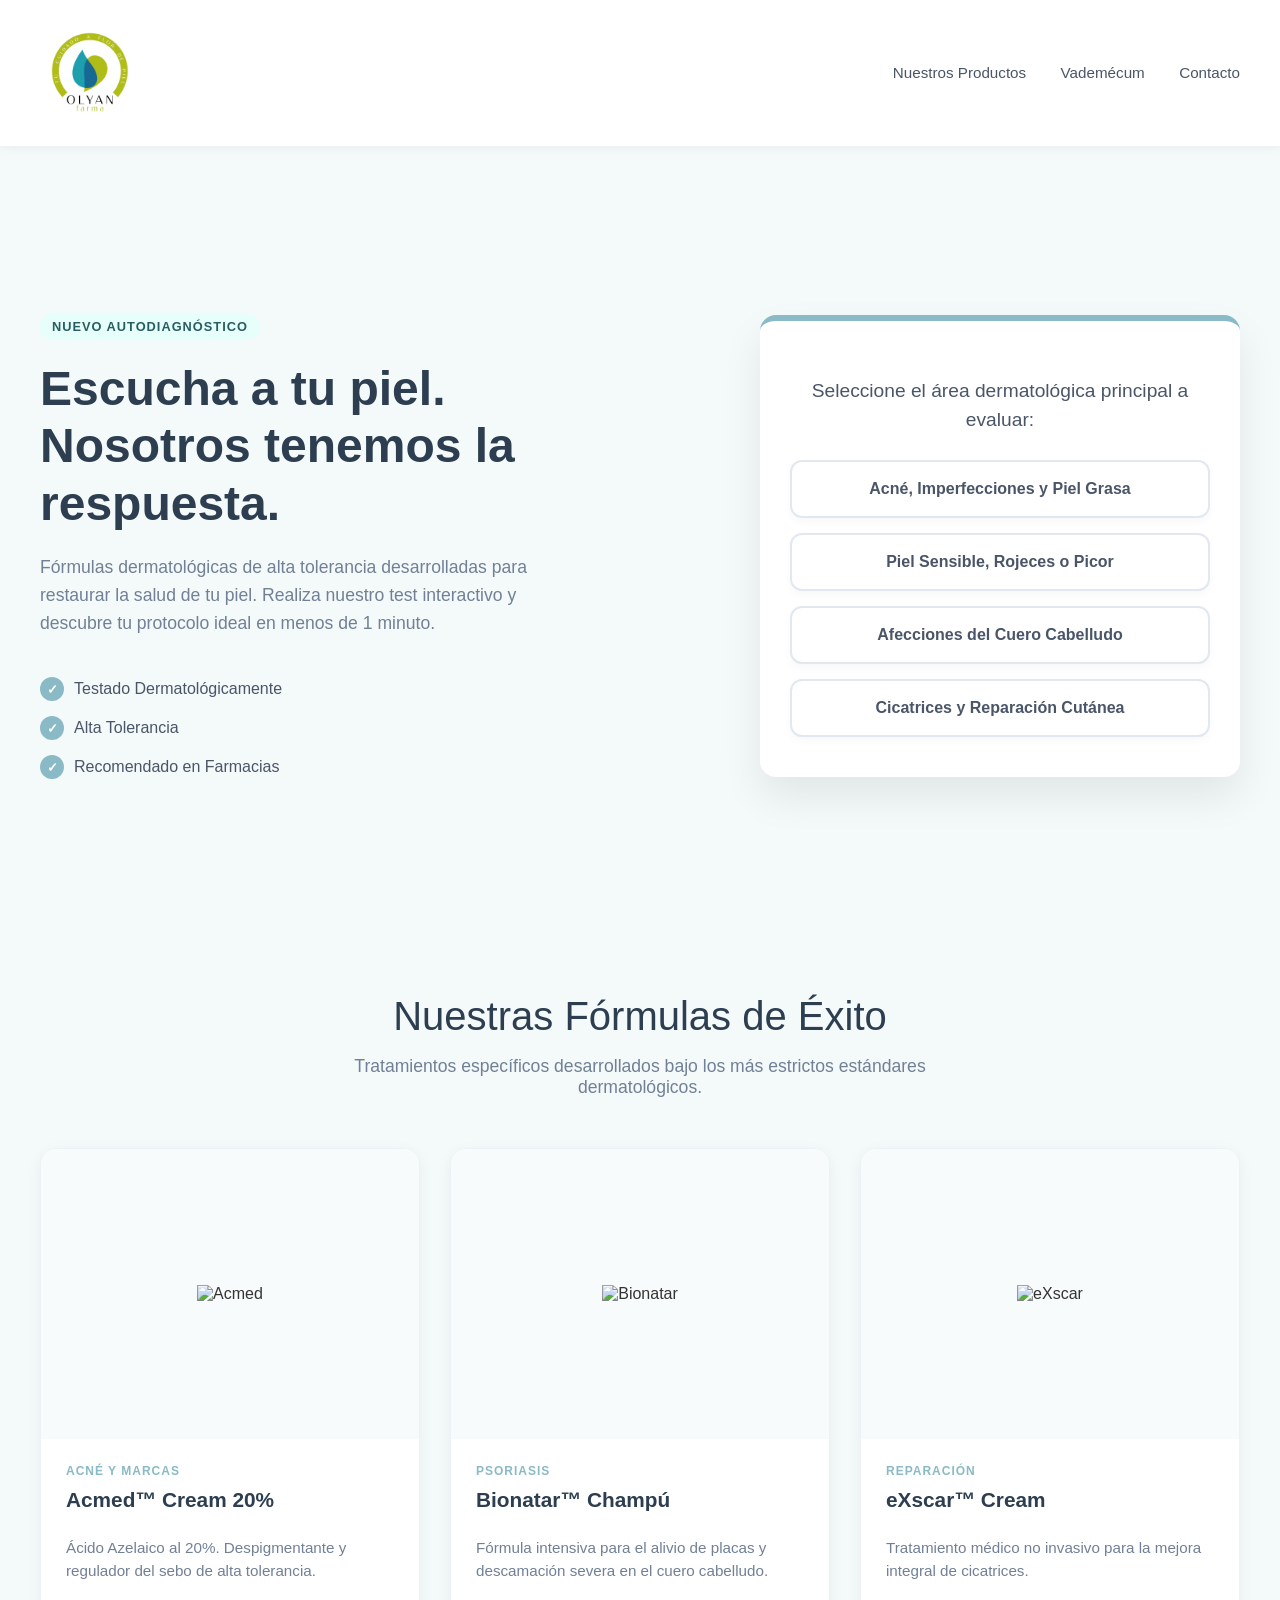
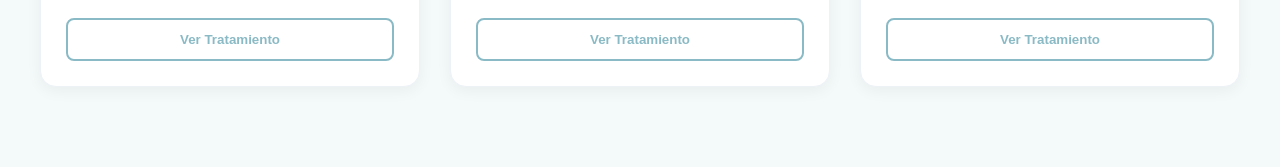
==== index.html @ e7b94f78 "first commit" ====
<!DOCTYPE html>
<html lang="es">
<head>
    <meta charset="UTF-8">
    <meta name="viewport" content="width=device-width, initial-scale=1.0">
    <title>Olyan Farma | Tu Cuidado Dermatológico</title>
    <link rel="stylesheet" href="style.css">
</head>
<body>

    <nav class="navbar">
        <div class="nav-container">
            <div class="logo"><img src="img/Logo_OYLAN_2022-alta.png" width="100"></div>
            <div class="nav-links">
                <a href="#">Nuestros Productos</a>
                <a href="#">Vademécum</a>
                <a href="#">Contacto</a>
            </div>
        </div>
    </nav>

    <section class="hero-split">
        
        <div class="hero-content">
            <span class="badge">Nuevo Autodiagnóstico</span>
            <h1>Escucha a tu piel.<br>Nosotros tenemos la respuesta.</h1>
            <p>Fórmulas dermatológicas de alta tolerancia desarrolladas para restaurar la salud de tu piel. Realiza nuestro test interactivo y descubre tu protocolo ideal en menos de 1 minuto.</p>
            
            <div class="trust-marks">
                <div class="trust-item">
                    <span class="icon">✓</span> Testado Dermatológicamente
                </div>
                <div class="trust-item">
                    <span class="icon">✓</span> Alta Tolerancia
                </div>
                <div class="trust-item">
                    <span class="icon">✓</span> Recomendado en Farmacias
                </div>
            </div>
        </div>

        <div class="hero-app">
            <div class="app-container">
                <div id="app-content"></div>
            </div>
        </div>

    </section>

    <section class="catalog-section">
        <div class="catalog-header reveal">
            <h2>Nuestras Fórmulas de Éxito</h2>
            <p>Tratamientos específicos desarrollados bajo los más estrictos estándares dermatológicos.</p>
        </div>
        
        <div class="catalog-grid">
            <div class="product-card reveal">
                <div class="img-wrapper">
                    <img src="https://olyanfarma.es/wp-content/uploads/2021/04/acmed-crema-olyan-farma-1.png" alt="Acmed">
                </div>
                <div class="card-content">
                    <span class="category-tag">Acné y Marcas</span>
                    <h3>Acmed™ Cream 20%</h3>
                    <p>Ácido Azelaico al 20%. Despigmentante y regulador del sebo de alta tolerancia.</p>
                    <button class="btn-outline">Ver Tratamiento</button>
                </div>
            </div>

            <div class="product-card reveal" style="transition-delay: 0.2s;">
                <div class="img-wrapper">
                    <img src="https://olyanfarma.es/wp-content/uploads/2021/04/bionatar-champu-olyan-farma.png" alt="Bionatar">
                </div>
                <div class="card-content">
                    <span class="category-tag">Psoriasis</span>
                    <h3>Bionatar™ Champú</h3>
                    <p>Fórmula intensiva para el alivio de placas y descamación severa en el cuero cabelludo.</p>
                    <button class="btn-outline">Ver Tratamiento</button>
                </div>
            </div>

            <div class="product-card reveal" style="transition-delay: 0.4s;">
                <div class="img-wrapper">
                    <img src="https://olyanfarma.es/wp-content/uploads/2021/04/Exscar-boderm-olyan-farma.png" alt="eXscar">
                </div>
                <div class="card-content">
                    <span class="category-tag">Reparación</span>
                    <h3>eXscar™ Cream</h3>
                    <p>Tratamiento médico no invasivo para la mejora integral de cicatrices.</p>
                    <button class="btn-outline">Ver Tratamiento</button>
                </div>
            </div>
        </div>
    </section>

    <script src="data.js"></script>
    <script src="script.js"></script>
</body>
</html>
---- style.css ----
/* =========================================
   1. ESTILOS GENERALES DE LA WEB
   ========================================= */
body {
    font-family: 'Segoe UI', Roboto, Helvetica, Arial, sans-serif;
    background-color: #f4f9fa; /* Un tono muy sutil azulado/clínico */
    margin: 0;
    color: #333;
    overflow-x: hidden;
}

/* Barra de Navegación */
.navbar {
    background: white;
    box-shadow: 0 2px 10px rgba(0,0,0,0.05);
    position: sticky;
    top: 0;
    z-index: 100;
}

.nav-container {
    max-width: 1200px;
    margin: 0 auto;
    padding: 20px;
    display: flex;
    justify-content: space-between;
    align-items: center;
}

.logo {
    font-size: 1.5rem;
    font-weight: 800;
    color: #2c3e50;
    letter-spacing: 1px;
}

.logo span {
    font-weight: 300;
    color: #8abac5; /* Color Olyan */
}

.nav-links a {
    text-decoration: none;
    color: #4a5568;
    margin-left: 30px;
    font-weight: 500;
    font-size: 0.95rem;
    transition: color 0.3s;
}

.nav-links a:hover {
    color: #8abac5;
}

/* Pantalla Dividida (Hero Split) */
.hero-split {
    max-width: 1200px;
    margin: 40px auto;
    padding: 0 20px;
    display: flex;
    align-items: center;
    justify-content: space-between;
    gap: 50px;
    min-height: 80vh;
}

/* Columna Izquierda (Texto) */
.hero-content {
    flex: 1;
    max-width: 550px;
}

.badge {
    background-color: #e6fffa;
    color: #285e61;
    padding: 6px 12px;
    border-radius: 20px;
    font-size: 0.8rem;
    font-weight: bold;
    text-transform: uppercase;
    letter-spacing: 1px;
    display: inline-block;
    margin-bottom: 20px;
}

.hero-content h1 {
    font-size: 3rem;
    color: #2c3e50;
    line-height: 1.2;
    margin: 0 0 20px 0;
}

.hero-content p {
    font-size: 1.1rem;
    color: #718096;
    line-height: 1.6;
    margin-bottom: 40px;
}

/* Sellos de confianza */
.trust-marks {
    display: flex;
    flex-direction: column;
    gap: 15px;
}

.trust-item {
    font-size: 1rem;
    color: #4a5568;
    font-weight: 500;
    display: flex;
    align-items: center;
    gap: 10px;
}

.trust-item .icon {
    background: #8abac5;
    color: white;
    border-radius: 50%;
    width: 24px;
    height: 24px;
    display: flex;
    justify-content: center;
    align-items: center;
    font-size: 0.8rem;
    font-weight: bold;
}

/* Columna Derecha (La App) */
.hero-app {
    flex: 1;
    display: flex;
    justify-content: flex-end;
}


/* =========================================
   2. ESTILOS DE LA APP (Nuestra Joya)
   ========================================= */
.app-container {
    background: white;
    padding: 40px 30px;
    border-radius: 16px;
    box-shadow: 0 20px 40px rgba(0,0,0,0.08); /* Sombra más pronunciada para resaltar */
    width: 100%;
    max-width: 420px;
    text-align: center;
    border-top: 6px solid #8abac5;
    position: relative;
}

h2 {
    font-size: 1.2rem;
    color: #4a5568;
    margin-bottom: 25px;
    font-weight: 500;
    line-height: 1.5;
}

/* Animaciones Keyframes */
@keyframes fadeInUp {
    from { opacity: 0; transform: translateY(20px); }
    to { opacity: 1; transform: translateY(0); }
}

@keyframes pulsePrimary {
    0% { box-shadow: 0 0 0 0 rgba(138, 186, 197, 0.4); }
    70% { box-shadow: 0 0 0 10px rgba(138, 186, 197, 0); }
    100% { box-shadow: 0 0 0 0 rgba(138, 186, 197, 0); }
}

@keyframes spin { 
    0% { transform: rotate(0deg); } 
    100% { transform: rotate(360deg); } 
}

/* Tarjetas de Opción */
.cards-container {
    display: flex;
    flex-direction: column;
    gap: 15px;
}

.option-card {
    background: white;
    border: 2px solid #e2e8f0;
    color: #4a5568;
    padding: 18px 14px;
    border-radius: 12px;
    font-size: 1rem;
    cursor: pointer;
    font-weight: 600;
    box-shadow: 0 4px 10px rgba(0,0,0,0.03);
    transition: transform 0.3s ease, box-shadow 0.3s ease, border-color 0.3s ease, background-color 0.3s ease;
}

.option-card:hover {
    transform: translateY(-5px) scale(1.02);
    box-shadow: 0 12px 30px rgba(0,0,0,0.12);
    border-color: #8abac5;
    background-color: #f0f7f8;
    color: #2b6cb0;
}

.option-card:active {
    transform: translateY(-2px) scale(1.0);
    box-shadow: 0 6px 15px rgba(0,0,0,0.08);
}

/* Control de pasos */
.step-container {
    display: none;
    animation: fadeInUp 0.4s ease-out;
}

.step-active {
    display: block;
}

/* Loader */
.loader-container {
    display: none;
    flex-direction: column;
    align-items: center;
}

.loader {
    border: 4px solid #f3f3f3;
    border-top: 4px solid #8abac5;
    border-radius: 50%;
    width: 40px;
    height: 40px;
    animation: spin 1s linear infinite;
    margin-bottom: 15px;
}

.loading-text {
    color: #718096;
    font-size: 0.9rem;
}

/* Resultado */
.result-container {
    display: none;
    animation: fadeInUp 0.6s ease-out;
}

.medical-tag {
    background-color: #e6fffa;
    color: #285e61;
    padding: 5px 10px;
    border-radius: 20px;
    font-size: 0.75rem;
    font-weight: bold;
    text-transform: uppercase;
    display: inline-block;
    margin-bottom: 15px;
}

.product-image {
    max-width: 180px;
    margin: 0 auto 15px;
    display: block;
}

.product-name {
    font-size: 1.4rem;
    color: #2c3e50;
    margin: 0 0 10px 0;
}

.product-desc {
    font-size: 0.9rem;
    color: #718096;
    line-height: 1.5;
    margin-bottom: 25px;
}

.btn-primary {
    background-color: #8abac5;
    color: white;
    border: none;
    width: 100%;
    padding: 14px;
    border-radius: 8px;
    font-size: 1rem;
    font-weight: 600;
    cursor: pointer;
    animation: pulsePrimary 2.5s infinite;
    transition: background-color 0.2s;
}

.btn-primary:hover {
    background-color: #72a1ac;
}

/* Responsive para Móviles: Se apilan las columnas */
@media (max-width: 900px) {
    .hero-split {
        flex-direction: column;
        text-align: center;
        margin: 20px auto;
    }
    .hero-content {
        max-width: 100%;
    }
    .hero-content h1 {
        font-size: 2.2rem;
    }
    .trust-marks {
        align-items: center;
    }
    .hero-app {
        justify-content: center;
        width: 100%;
    }
    .nav-links {
        display: none; /* Ocultamos el menú en móvil para la demo rápida */
    }
}

/* =========================================
   3. CATÁLOGO PREMIUM Y ANIMACIONES
   ========================================= */

.catalog-section {
    max-width: 1200px;
    margin: 80px auto;
    padding: 0 20px;
}

.catalog-header {
    text-align: center;
    margin-bottom: 50px;
}

.catalog-header h2 {
    font-size: 2.5rem;
    color: #2c3e50;
    margin-bottom: 10px;
}

.catalog-header p {
    color: #718096;
    font-size: 1.1rem;
    max-width: 600px;
    margin: 0 auto;
}

.catalog-grid {
    display: grid;
    grid-template-columns: repeat(auto-fit, minmax(300px, 1fr));
    gap: 30px;
}

.product-card {
    background: white;
    border-radius: 16px;
    overflow: hidden;
    box-shadow: 0 4px 15px rgba(0,0,0,0.05);
    transition: all 0.4s ease;
    border: 1px solid #edf2f7;
    display: flex;
    flex-direction: column;
}

/* Efecto Agresivo/Premium en Hover */
.product-card:hover {
    transform: translateY(-10px);
    box-shadow: 0 20px 40px rgba(0,0,0,0.12);
    border-color: #8abac5;
}

.img-wrapper {
    height: 250px;
    padding: 20px;
    background: #f8fbfb;
    display: flex;
    justify-content: center;
    align-items: center;
    overflow: hidden;
}

/* Animación de la imagen al pasar el ratón */
.product-card:hover .img-wrapper img {
    transform: scale(1.08);
}

.img-wrapper img {
    max-height: 100%;
    transition: transform 0.5s ease;
}

.card-content {
    padding: 25px;
    display: flex;
    flex-direction: column;
    flex-grow: 1;
}

.category-tag {
    font-size: 0.75rem;
    font-weight: 700;
    color: #8abac5;
    text-transform: uppercase;
    letter-spacing: 1px;
    margin-bottom: 10px;
}

.card-content h3 {
    margin: 0 0 10px 0;
    color: #2c3e50;
    font-size: 1.3rem;
}

.card-content p {
    color: #718096;
    font-size: 0.95rem;
    line-height: 1.5;
    flex-grow: 1;
}

.btn-outline {
    background: transparent;
    border: 2px solid #8abac5;
    color: #8abac5;
    padding: 12px;
    border-radius: 8px;
    font-weight: 600;
    cursor: pointer;
    transition: all 0.3s;
    margin-top: 20px;
    width: 100%;
}

.product-card:hover .btn-outline {
    background: #8abac5;
    color: white;
}

/* CLASES PARA LA ANIMACIÓN DE SCROLL (Intersection Observer) */
.reveal {
    opacity: 0;
    transform: translateY(40px);
    transition: all 0.8s ease-out;
}

.reveal.active {
    opacity: 1;
    transform: translateY(0);
}
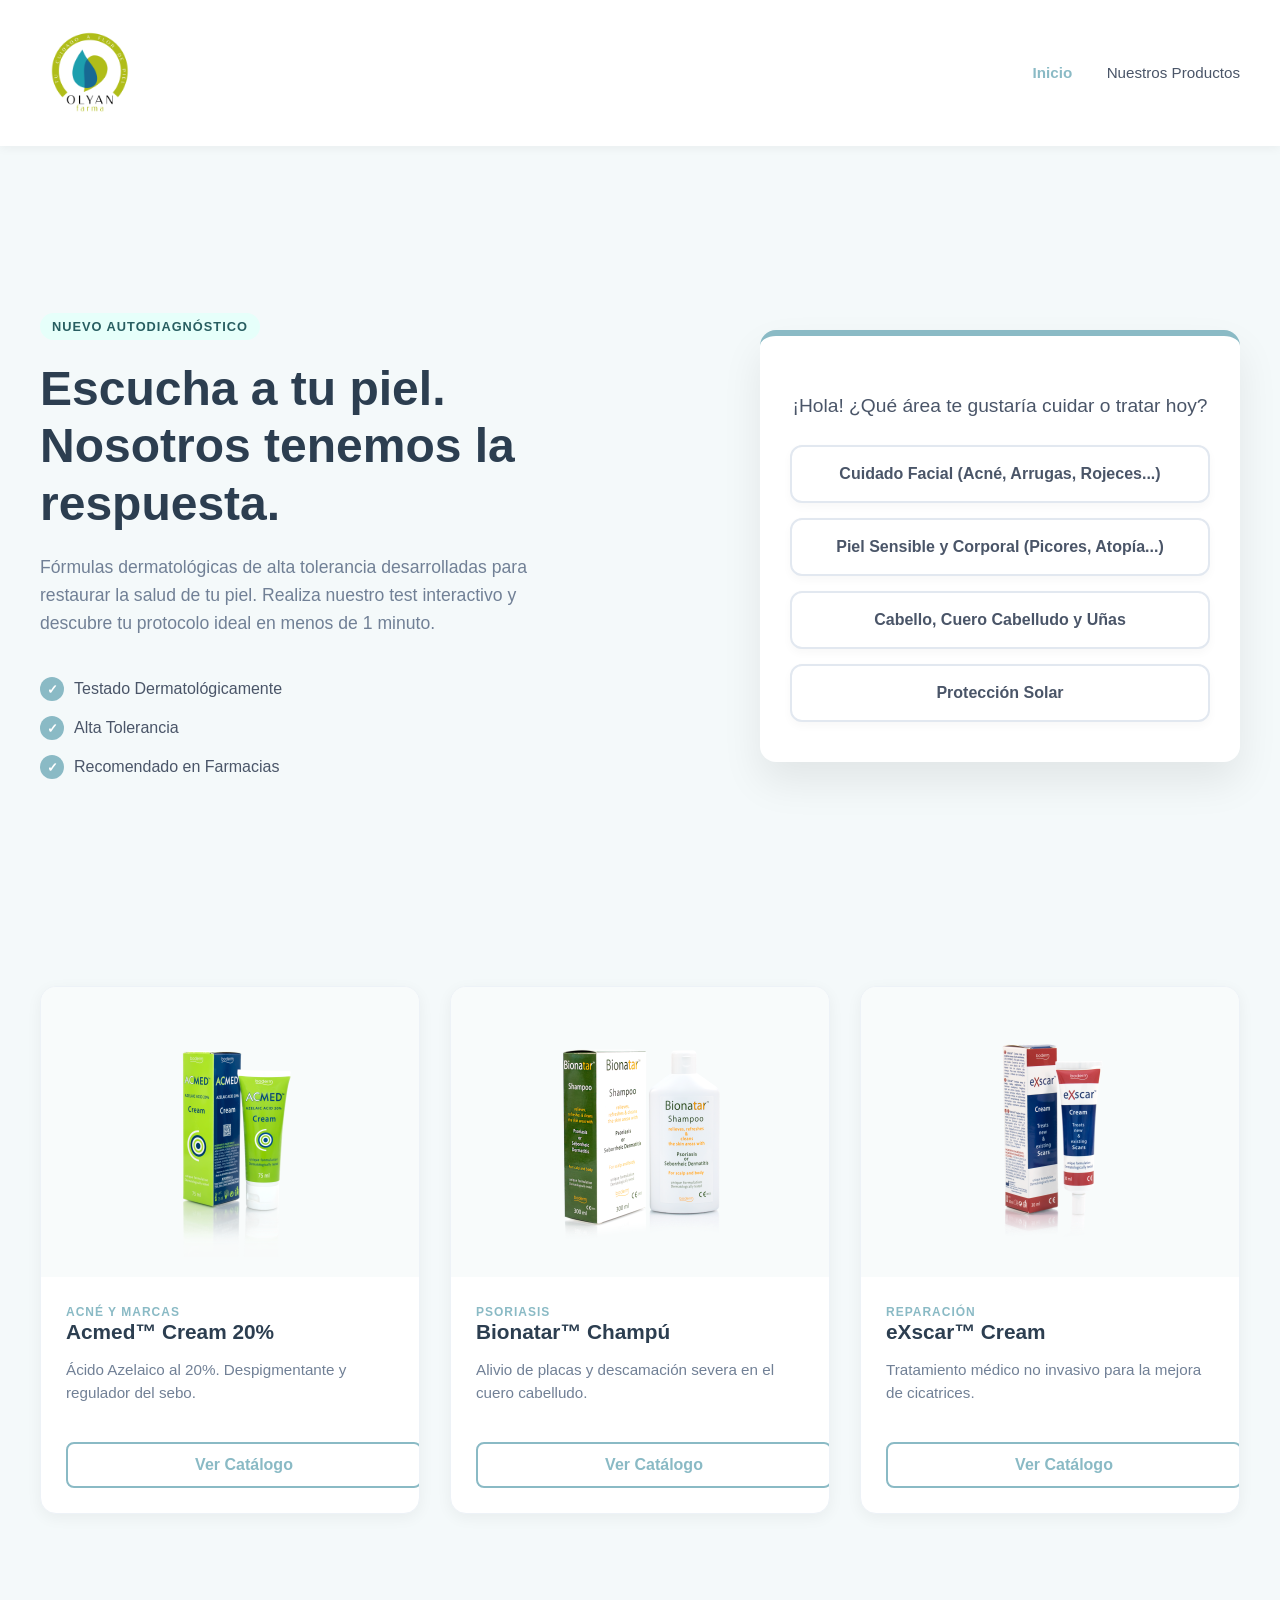
==== commit df21f369: "Avances" ====
--- a/index.html
+++ b/index.html
@@ -10,32 +10,24 @@
 
     <nav class="navbar">
         <div class="nav-container">
-            <div class="logo"><img src="img/Logo_OYLAN_2022-alta.png" width="100"></div>
+            <div class="logo"><img src="img/Logo_OYLAN_2022-alta.png" width="100" alt="Olyan Farma"></div>
             <div class="nav-links">
-                <a href="#">Nuestros Productos</a>
-                <a href="#">Vademécum</a>
-                <a href="#">Contacto</a>
+                <a href="index.html" style="color: #8abac5; font-weight: bold;">Inicio</a>
+                <a href="productos.html">Nuestros Productos</a>
             </div>
         </div>
     </nav>
 
     <section class="hero-split">
-        
         <div class="hero-content">
             <span class="badge">Nuevo Autodiagnóstico</span>
             <h1>Escucha a tu piel.<br>Nosotros tenemos la respuesta.</h1>
             <p>Fórmulas dermatológicas de alta tolerancia desarrolladas para restaurar la salud de tu piel. Realiza nuestro test interactivo y descubre tu protocolo ideal en menos de 1 minuto.</p>
             
             <div class="trust-marks">
-                <div class="trust-item">
-                    <span class="icon">✓</span> Testado Dermatológicamente
-                </div>
-                <div class="trust-item">
-                    <span class="icon">✓</span> Alta Tolerancia
-                </div>
-                <div class="trust-item">
-                    <span class="icon">✓</span> Recomendado en Farmacias
-                </div>
+                <div class="trust-item"><span class="icon">✓</span> Testado Dermatológicamente</div>
+                <div class="trust-item"><span class="icon">✓</span> Alta Tolerancia</div>
+                <div class="trust-item"><span class="icon">✓</span> Recomendado en Farmacias</div>
             </div>
         </div>
 
@@ -44,52 +36,52 @@
                 <div id="app-content"></div>
             </div>
         </div>
-
     </section>
 
-    <section class="catalog-section">
-        <div class="catalog-header reveal">
-            <h2>Nuestras Fórmulas de Éxito</h2>
-            <p>Tratamientos específicos desarrollados bajo los más estrictos estándares dermatológicos.</p>
+   <section class="catalog-section no-print">
+       <div class="catalog-grid">
+    <div class="product-card reveal">
+        <div class="img-wrapper">
+            <img src="img/Facial/Acné/ACMED.png" alt="Acmed">
         </div>
-        
-        <div class="catalog-grid">
-            <div class="product-card reveal">
-                <div class="img-wrapper">
-                    <img src="https://olyanfarma.es/wp-content/uploads/2021/04/acmed-crema-olyan-farma-1.png" alt="Acmed">
-                </div>
-                <div class="card-content">
-                    <span class="category-tag">Acné y Marcas</span>
-                    <h3>Acmed™ Cream 20%</h3>
-                    <p>Ácido Azelaico al 20%. Despigmentante y regulador del sebo de alta tolerancia.</p>
-                    <button class="btn-outline">Ver Tratamiento</button>
-                </div>
+        <div class="card-content">
+            <div>
+                <span class="category-tag">Acné y Marcas</span>
+                <h3>Acmed™ Cream 20%</h3>
+                <p>Ácido Azelaico al 20%. Despigmentante y regulador del sebo.</p>
             </div>
+            <a href="productos.html" class="btn-outline">Ver Catálogo</a>
+        </div>
+    </div>
 
-            <div class="product-card reveal" style="transition-delay: 0.2s;">
-                <div class="img-wrapper">
-                    <img src="https://olyanfarma.es/wp-content/uploads/2021/04/bionatar-champu-olyan-farma.png" alt="Bionatar">
-                </div>
-                <div class="card-content">
-                    <span class="category-tag">Psoriasis</span>
-                    <h3>Bionatar™ Champú</h3>
-                    <p>Fórmula intensiva para el alivio de placas y descamación severa en el cuero cabelludo.</p>
-                    <button class="btn-outline">Ver Tratamiento</button>
-                </div>
+    <div class="product-card reveal" style="transition-delay: 0.2s;">
+        <div class="img-wrapper">
+            <img src="img/Capilar/Psoriasis/BIONATAR_CHAMPU_300ml.png" alt="Bionatar">
+        </div>
+        <div class="card-content">
+            <div>
+                <span class="category-tag">Psoriasis</span>
+                <h3>Bionatar™ Champú</h3>
+                <p>Alivio de placas y descamación severa en el cuero cabelludo.</p>
             </div>
+            <a href="productos.html" class="btn-outline">Ver Catálogo</a>
+        </div>
+    </div>
 
-            <div class="product-card reveal" style="transition-delay: 0.4s;">
-                <div class="img-wrapper">
-                    <img src="https://olyanfarma.es/wp-content/uploads/2021/04/Exscar-boderm-olyan-farma.png" alt="eXscar">
-                </div>
-                <div class="card-content">
-                    <span class="category-tag">Reparación</span>
-                    <h3>eXscar™ Cream</h3>
-                    <p>Tratamiento médico no invasivo para la mejora integral de cicatrices.</p>
-                    <button class="btn-outline">Ver Tratamiento</button>
-                </div>
+    <div class="product-card reveal" style="transition-delay: 0.4s;">
+        <div class="img-wrapper">
+            <img src="img/Piel Sensible/Cicatrices/EXSCAR_PEQUE.png" alt="eXscar">
+        </div>
+        <div class="card-content">
+            <div>
+                <span class="category-tag">Reparación</span>
+                <h3>eXscar™ Cream</h3>
+                <p>Tratamiento médico no invasivo para la mejora de cicatrices.</p>
             </div>
+            <a href="productos.html" class="btn-outline">Ver Catálogo</a>
         </div>
+    </div>
+</div>
     </section>
 
     <script src="data.js"></script>
--- a/style.css
+++ b/style.css
@@ -351,6 +351,7 @@
     display: grid;
     grid-template-columns: repeat(auto-fit, minmax(300px, 1fr));
     gap: 30px;
+    padding-bottom: 40px; /* Espacio extra abajo */
 }
 
 .product-card {
@@ -362,6 +363,30 @@
     border: 1px solid #edf2f7;
     display: flex;
     flex-direction: column;
+    height: 100%; /* Obliga a todas a medir lo mismo */
+}
+
+.card-content {
+    padding: 25px;
+    display: flex;
+    flex-direction: column;
+    flex-grow: 1; /* Esto empuja el contenido hacia abajo */
+    justify-content: space-between; /* Mantiene el botón siempre al fondo */
+}
+
+.btn-outline {
+    background: transparent;
+    border: 2px solid #8abac5;
+    color: #8abac5;
+    padding: 12px;
+    border-radius: 8px;
+    font-weight: 600;
+    cursor: pointer;
+    transition: all 0.3s;
+    margin-top: auto; /* Empuja el botón al final de la card */
+    width: 100%;
+    text-align: center;
+    text-decoration: none;
 }
 
 /* Efecto Agresivo/Premium en Hover */
@@ -448,4 +473,159 @@
 .reveal.active {
     opacity: 1;
     transform: translateY(0);
+}
+
+
+/* =========================================
+   4. BOTONES PREMIUM Y MODO IMPRESIÓN (PDF)
+   ========================================= */
+
+.action-buttons {
+    display: flex;
+    flex-direction: column;
+    gap: 12px;
+    margin-top: 25px;
+}
+
+.btn-text {
+    background: none;
+    border: none;
+    color: #a0aec0;
+    cursor: pointer;
+    font-size: 0.9rem;
+    font-weight: 500;
+    padding: 10px;
+    text-decoration: underline;
+    transition: color 0.3s;
+}
+
+.btn-text:hover {
+    color: #4a5568;
+}
+
+/* MAGIA PARA EL PDF: Cuando se le da a imprimir/Guardar PDF */
+@media print {
+    /* Ocultamos TODO el diseño de la web y el fondo negro/gris */
+    body * {
+        visibility: hidden;
+        background: white !important;
+    }
+    /* Ocultamos los botones de acción para que no salgan en el PDF */
+    .no-print, .hero-content, .navbar, .catalog-section {
+        display: none !important;
+    }
+    /* Solo hacemos visible el área del protocolo médico */
+    #print-area, #print-area * {
+        visibility: visible;
+    }
+    /* Centramos el diagnóstico en la hoja en blanco */
+    #print-area {
+        position: absolute;
+        left: 0;
+        top: 0;
+        width: 100%;
+        text-align: left; /* Lo ponemos a la izquierda para que parezca receta */
+        padding: 20px;
+    }
+    .app-container {
+        box-shadow: none !important;
+        border: none !important;
+        max-width: 100% !important;
+    }
+}
+
+/* =========================================
+   5. TARJETAS ANIMADAS (productos.html)
+   ========================================= */
+
+.premium-catalog {
+    max-width: 1200px;
+    margin: 40px auto 80px;
+    padding: 0 20px;
+    display: grid;
+    grid-template-columns: repeat(auto-fit, minmax(260px, 1fr));
+    gap: 40px;
+}
+
+.premium-card {
+    position: relative;
+    background: white;
+    height: 420px;
+    border-radius: 20px;
+    overflow: hidden;
+    box-shadow: 0 10px 30px rgba(0,0,0,0.06);
+    transition: transform 0.4s cubic-bezier(0.175, 0.885, 0.32, 1.275), box-shadow 0.4s ease;
+    display: flex;
+    justify-content: center;
+    align-items: center;
+    cursor: pointer;
+}
+
+/* Círculo de color sutil detrás del bote */
+.card-image-bg {
+    position: absolute;
+    width: 200px;
+    height: 200px;
+    background: radial-gradient(circle, rgba(138, 186, 197, 0.15) 0%, rgba(255,255,255,0) 70%);
+    border-radius: 50%;
+    z-index: 0;
+    transition: transform 0.5s ease;
+}
+
+.premium-card img {
+    max-height: 250px;
+    z-index: 1;
+    transition: transform 0.5s ease, filter 0.5s ease;
+}
+
+/* Efecto Mágico al pasar el ratón */
+.premium-card:hover {
+    transform: translateY(-15px);
+    box-shadow: 0 25px 50px rgba(138, 186, 197, 0.25);
+}
+
+.premium-card:hover img {
+    transform: scale(1.08) translateY(-20px);
+    filter: drop-shadow(0px 15px 10px rgba(0,0,0,0.1));
+}
+
+.premium-card:hover .card-image-bg {
+    transform: scale(1.5);
+}
+
+/* Caja de información que hace "Slide-Up" */
+.premium-info {
+    position: absolute;
+    bottom: -100px; /* Oculto por defecto */
+    left: 0;
+    width: 100%;
+    padding: 25px 20px;
+    background: rgba(255, 255, 255, 0.85); /* Fondo blanco transparente */
+    backdrop-filter: blur(12px); /* Efecto Cristal (Glassmorphism) */
+    -webkit-backdrop-filter: blur(12px);
+    box-sizing: border-box;
+    transition: bottom 0.4s cubic-bezier(0.175, 0.885, 0.32, 1.275);
+    z-index: 2;
+    border-top: 1px solid rgba(255,255,255,0.5);
+    text-align: center;
+}
+
+.premium-card:hover .premium-info {
+    bottom: 0; /* Aparece subiendo al hacer hover */
+}
+
+.premium-info h3 {
+    margin: 10px 0 5px;
+    font-size: 1.2rem;
+    color: #2c3e50;
+}
+
+.premium-info p {
+    font-size: 0.85rem;
+    color: #718096;
+    margin-bottom: 10px;
+    display: -webkit-box;
+    -webkit-line-clamp: 2;
+    -webkit-box-orient: vertical;
+    overflow: hidden;
 }
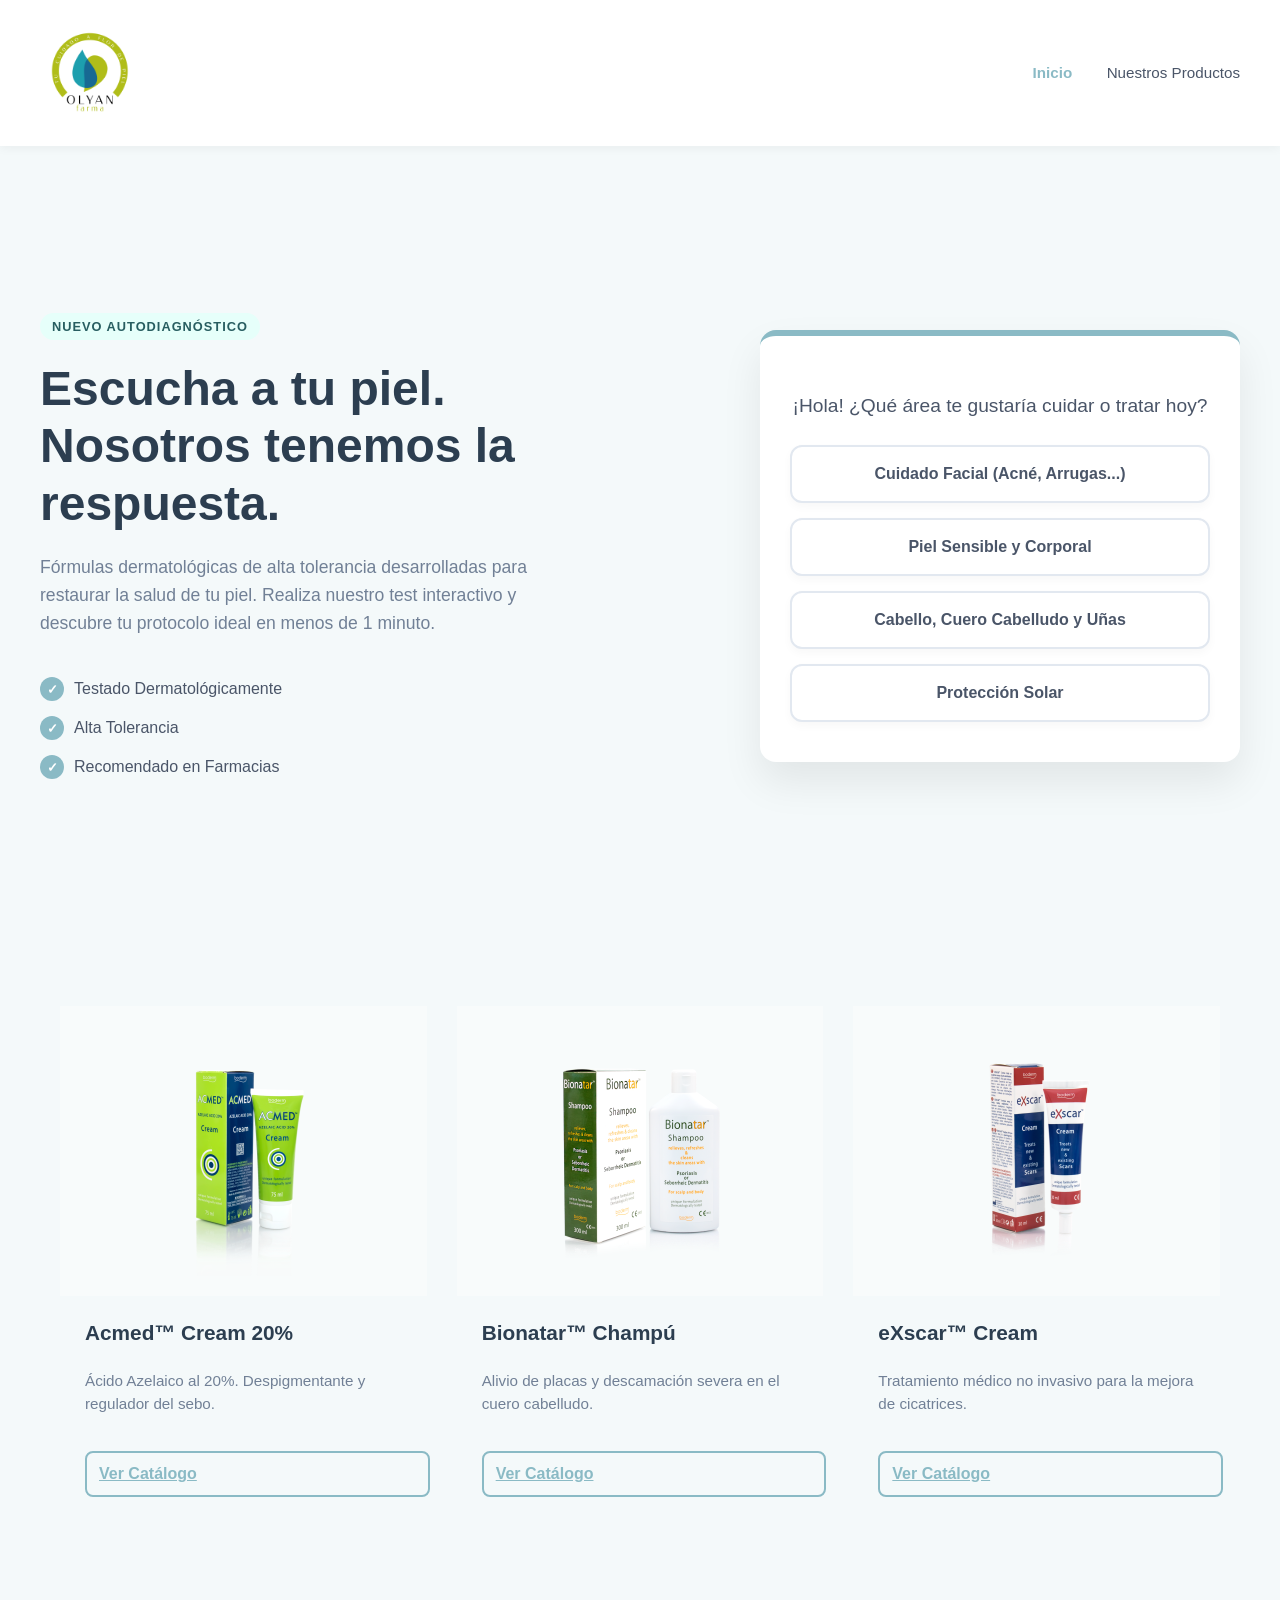
==== commit c570ae15: "Demo 1" ====
--- a/index.html
+++ b/index.html
@@ -39,17 +39,14 @@
     </section>
 
    <section class="catalog-section no-print">
-       <div class="catalog-grid">
+<div class="catalog-grid">
     <div class="product-card reveal">
         <div class="img-wrapper">
             <img src="img/Facial/Acné/ACMED.png" alt="Acmed">
         </div>
         <div class="card-content">
-            <div>
-                <span class="category-tag">Acné y Marcas</span>
-                <h3>Acmed™ Cream 20%</h3>
-                <p>Ácido Azelaico al 20%. Despigmentante y regulador del sebo.</p>
-            </div>
+            <h3>Acmed™ Cream 20%</h3>
+            <p>Ácido Azelaico al 20%. Despigmentante y regulador del sebo.</p>
             <a href="productos.html" class="btn-outline">Ver Catálogo</a>
         </div>
     </div>
@@ -59,11 +56,8 @@
             <img src="img/Capilar/Psoriasis/BIONATAR_CHAMPU_300ml.png" alt="Bionatar">
         </div>
         <div class="card-content">
-            <div>
-                <span class="category-tag">Psoriasis</span>
-                <h3>Bionatar™ Champú</h3>
-                <p>Alivio de placas y descamación severa en el cuero cabelludo.</p>
-            </div>
+            <h3>Bionatar™ Champú</h3>
+            <p>Alivio de placas y descamación severa en el cuero cabelludo.</p>
             <a href="productos.html" class="btn-outline">Ver Catálogo</a>
         </div>
     </div>
@@ -73,11 +67,8 @@
             <img src="img/Piel Sensible/Cicatrices/EXSCAR_PEQUE.png" alt="eXscar">
         </div>
         <div class="card-content">
-            <div>
-                <span class="category-tag">Reparación</span>
-                <h3>eXscar™ Cream</h3>
-                <p>Tratamiento médico no invasivo para la mejora de cicatrices.</p>
-            </div>
+            <h3>eXscar™ Cream</h3>
+            <p>Tratamiento médico no invasivo para la mejora de cicatrices.</p>
             <a href="productos.html" class="btn-outline">Ver Catálogo</a>
         </div>
     </div>
--- a/style.css
+++ b/style.css
@@ -141,7 +141,7 @@
     background: white;
     padding: 40px 30px;
     border-radius: 16px;
-    box-shadow: 0 20px 40px rgba(0,0,0,0.08); /* Sombra más pronunciada para resaltar */
+   box-shadow: 0 20px 40px rgba(0,0,0,0.08); /* Sombra más pronunciada para resaltar */
     width: 100%;
     max-width: 420px;
     text-align: center;
@@ -351,42 +351,26 @@
     display: grid;
     grid-template-columns: repeat(auto-fit, minmax(300px, 1fr));
     gap: 30px;
-    padding-bottom: 40px; /* Espacio extra abajo */
+    padding: 20px;
 }
 
 .product-card {
-    background: white;
-    border-radius: 16px;
-    overflow: hidden;
-    box-shadow: 0 4px 15px rgba(0,0,0,0.05);
-    transition: all 0.4s ease;
-    border: 1px solid #edf2f7;
+    height: 100%; /* Obliga a que todas midan lo mismo */
     display: flex;
     flex-direction: column;
-    height: 100%; /* Obliga a todas a medir lo mismo */
 }
 
 .card-content {
+    flex-grow: 1; /* Esto hace que el texto ocupe el espacio necesario */
+    display: flex;
+    flex-direction: column;
+    justify-content: space-between; /* Mantiene el botón al final */
     padding: 25px;
-    display: flex;
-    flex-direction: column;
-    flex-grow: 1; /* Esto empuja el contenido hacia abajo */
-    justify-content: space-between; /* Mantiene el botón siempre al fondo */
 }
 
 .btn-outline {
-    background: transparent;
-    border: 2px solid #8abac5;
-    color: #8abac5;
-    padding: 12px;
-    border-radius: 8px;
-    font-weight: 600;
-    cursor: pointer;
-    transition: all 0.3s;
-    margin-top: auto; /* Empuja el botón al final de la card */
+    margin-top: auto; /* Empuja el botón al fondo de la card */
     width: 100%;
-    text-align: center;
-    text-decoration: none;
 }
 
 /* Efecto Agresivo/Premium en Hover */
@@ -628,4 +612,27 @@
     -webkit-line-clamp: 2;
     -webkit-box-orient: vertical;
     overflow: hidden;
+}
+.btn-filter {
+    background: white;
+    border: 1px solid #8abac5;
+    color: #8abac5;
+    padding: 10px 20px;
+    border-radius: 30px;
+    cursor: pointer;
+    font-weight: 600;
+    transition: all 0.3s;
+}
+
+.btn-filter.active, .btn-filter:hover {
+    background: #8abac5;
+    color: white;
+}
+
+/* Ajuste para que las tarjetas no se corten */
+.premium-info p {
+    font-size: 0.8rem;
+    line-height: 1.3;
+    height: 3.2em; /* Altura fija para que no empujen el botón */
+    overflow: hidden;
 }
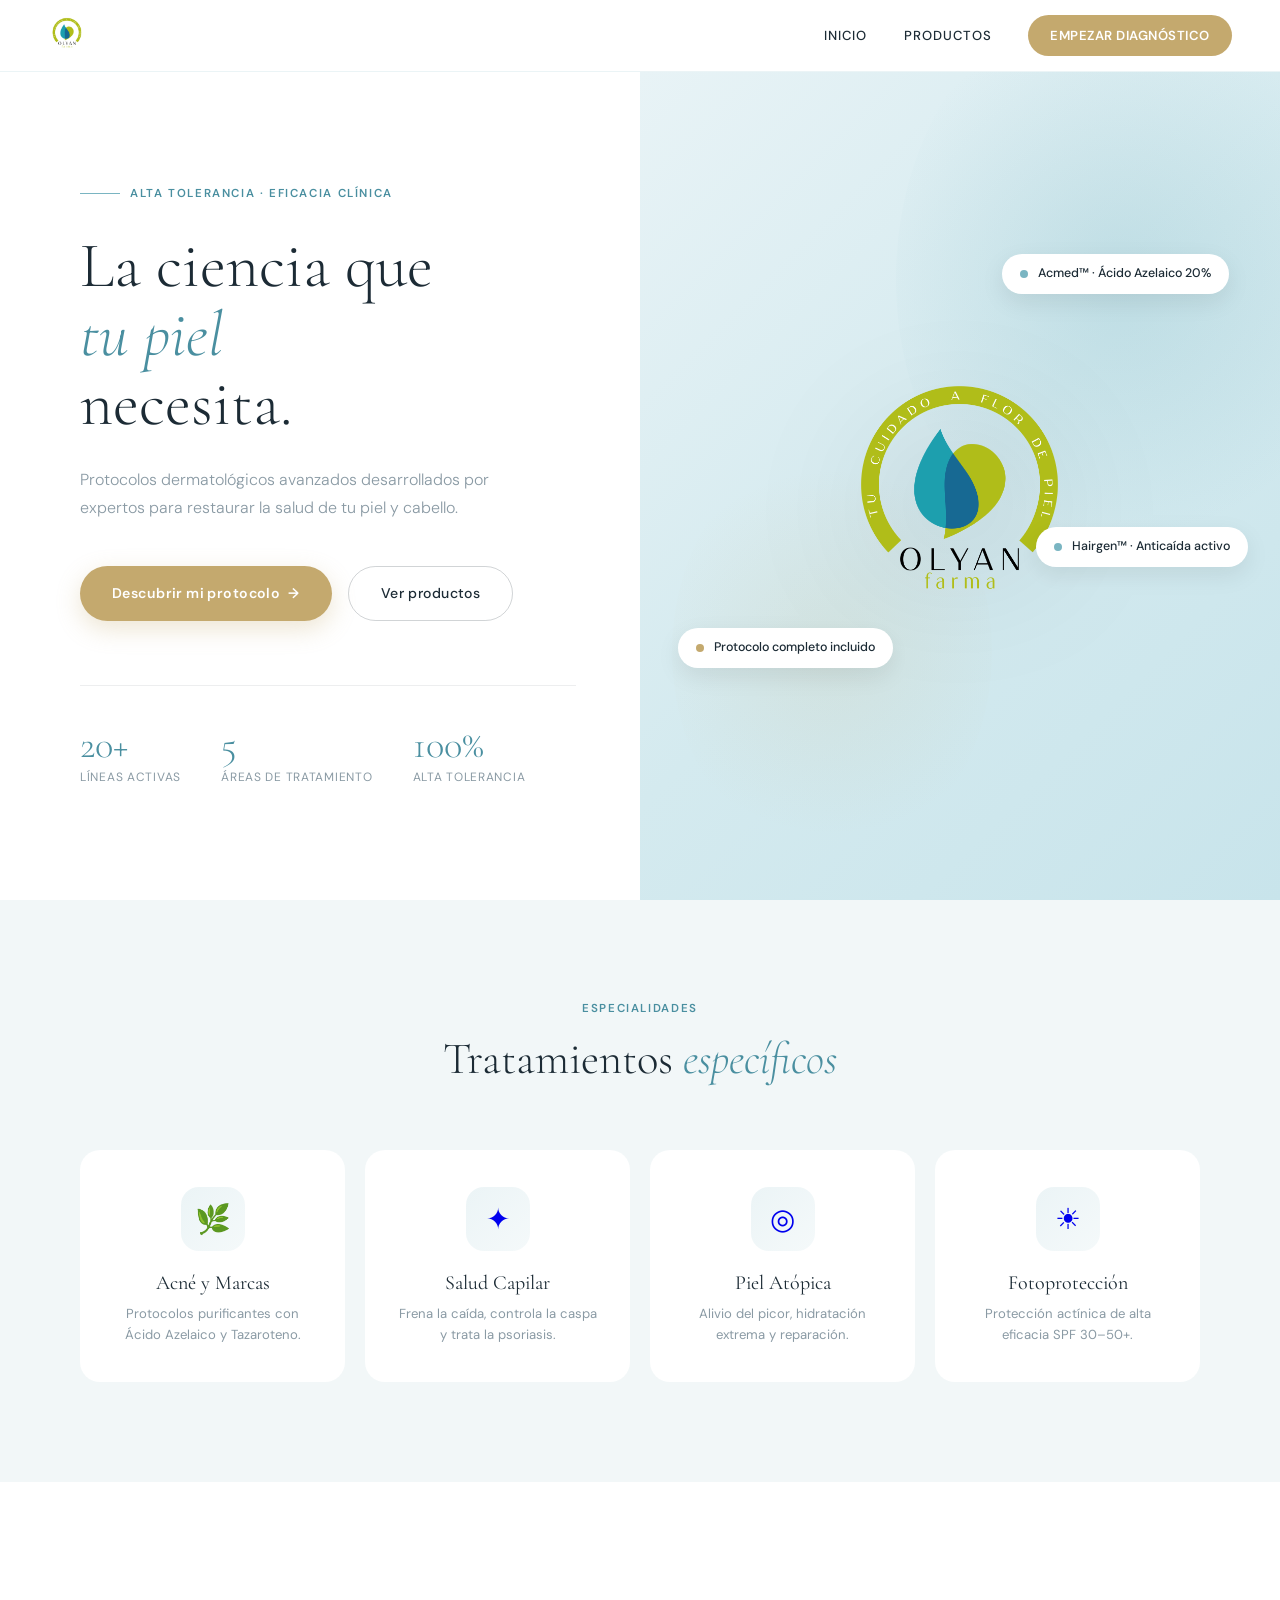
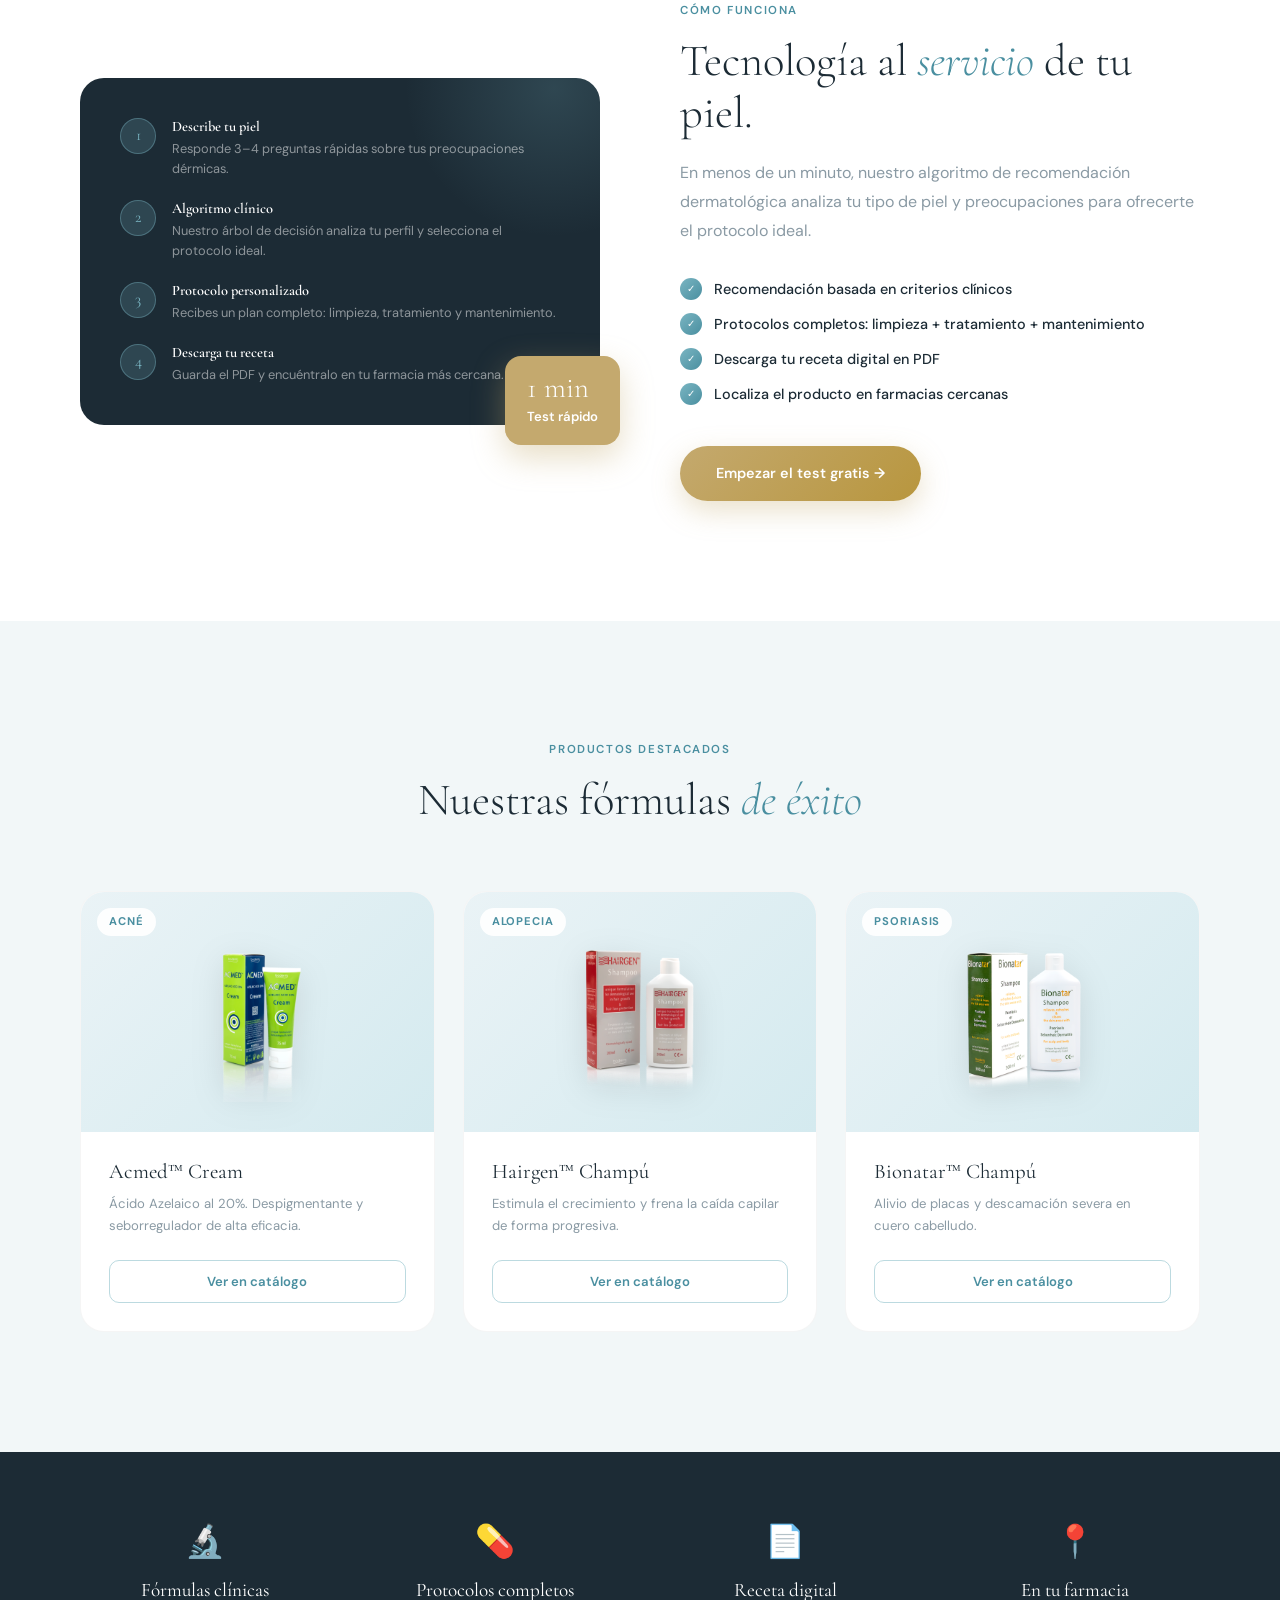
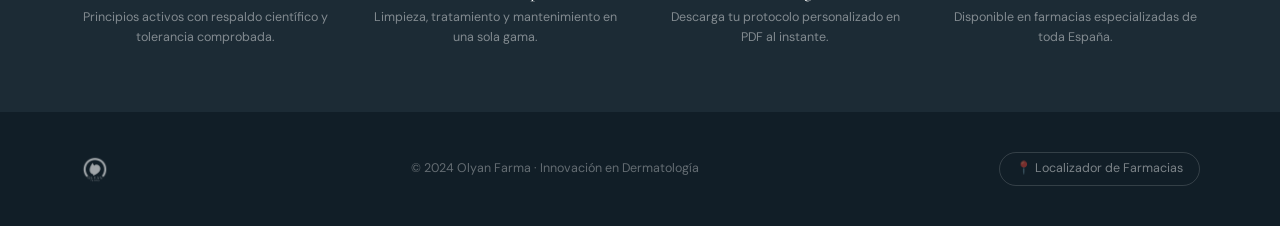
==== commit bfce32f0: "Version 2.0" ====
--- a/index.html
+++ b/index.html
@@ -3,79 +3,940 @@
 <head>
     <meta charset="UTF-8">
     <meta name="viewport" content="width=device-width, initial-scale=1.0">
-    <title>Olyan Farma | Tu Cuidado Dermatológico</title>
+    <title>Olyan Farma | Innovación Dermatológica</title>
+    <link rel="preconnect" href="https://fonts.googleapis.com">
+    <link rel="preconnect" href="https://fonts.gstatic.com" crossorigin>
+    <link href="https://fonts.googleapis.com/css2?family=Cormorant+Garamond:ital,wght@0,300;0,400;0,600;1,300;1,400&family=DM+Sans:wght@300;400;500;600&display=swap" rel="stylesheet">
     <link rel="stylesheet" href="style.css">
+    <style>
+        /* ── RESET & BASE ── */
+        *, *::before, *::after { box-sizing: border-box; margin: 0; padding: 0; }
+
+        :root {
+            --c-teal:    #7ab5c2;
+            --c-teal-dk: #4a8fa0;
+            --c-gold:    #c4a96e;
+            --c-ink:     #1c2b35;
+            --c-mist:    #f2f7f8;
+            --c-white:   #ffffff;
+            --c-grey:    #8a9aA4;
+            --f-display: 'Cormorant Garamond', Georgia, serif;
+            --f-body:    'DM Sans', sans-serif;
+            --ease-out:  cubic-bezier(0.22, 1, 0.36, 1);
+        }
+
+        html { scroll-behavior: smooth; }
+
+        body {
+            font-family: var(--f-body);
+            color: var(--c-ink);
+            background: var(--c-white);
+            overflow-x: hidden;
+        }
+
+        /* ── NAVBAR ── */
+        .navbar {
+            position: fixed; top: 0; left: 0; right: 0;
+            z-index: 100;
+            display: flex; align-items: center; justify-content: space-between;
+            padding: 0 48px;
+            height: 72px;
+            background: rgba(255,255,255,0.92);
+            backdrop-filter: blur(12px);
+            border-bottom: 1px solid rgba(122,181,194,0.15);
+            transition: box-shadow 0.3s;
+        }
+        .navbar.scrolled { box-shadow: 0 4px 30px rgba(0,0,0,0.06); }
+
+        .nav-logo img { height: 38px; width: auto; }
+
+        .nav-links {
+            display: flex; align-items: center; gap: 36px;
+        }
+        .nav-links a {
+            font-family: var(--f-body);
+            font-size: 0.82rem;
+            font-weight: 500;
+            letter-spacing: 0.08em;
+            text-transform: uppercase;
+            color: var(--c-ink);
+            text-decoration: none;
+            transition: color 0.2s;
+        }
+        .nav-links a:hover { color: var(--c-teal); }
+
+        .nav-cta {
+            background: var(--c-gold) !important;
+            color: var(--c-white) !important;
+            padding: 10px 22px;
+            border-radius: 100px;
+            font-weight: 600 !important;
+            letter-spacing: 0.04em !important;
+            transition: transform 0.2s, box-shadow 0.2s !important;
+        }
+        .nav-cta:hover {
+            transform: translateY(-2px);
+            box-shadow: 0 8px 20px rgba(196,169,110,0.35) !important;
+            color: var(--c-white) !important;
+        }
+
+        /* ── HERO ── */
+        .hero {
+            min-height: 100vh;
+            padding-top: 72px;
+            display: grid;
+            grid-template-columns: 1fr 1fr;
+            position: relative;
+            overflow: hidden;
+        }
+
+        .hero-left {
+            display: flex;
+            flex-direction: column;
+            justify-content: center;
+            padding: 80px 64px 80px 80px;
+            position: relative;
+            z-index: 2;
+        }
+
+        .hero-eyebrow {
+            display: inline-flex; align-items: center; gap: 10px;
+            margin-bottom: 28px;
+            opacity: 0; animation: fadeUp 0.8s var(--ease-out) 0.2s forwards;
+        }
+        .hero-eyebrow span {
+            font-size: 0.72rem; font-weight: 600;
+            letter-spacing: 0.14em; text-transform: uppercase;
+            color: var(--c-teal-dk);
+        }
+        .eyebrow-line {
+            width: 40px; height: 1px;
+            background: var(--c-teal);
+        }
+
+        .hero-title {
+            font-family: var(--f-display);
+            font-size: clamp(3.2rem, 5vw, 5rem);
+            font-weight: 300;
+            line-height: 1.08;
+            color: var(--c-ink);
+            margin-bottom: 28px;
+            opacity: 0; animation: fadeUp 0.9s var(--ease-out) 0.35s forwards;
+        }
+        .hero-title em {
+            font-style: italic;
+            color: var(--c-teal-dk);
+        }
+
+        .hero-subtitle {
+            font-size: 1rem;
+            font-weight: 300;
+            line-height: 1.75;
+            color: var(--c-grey);
+            max-width: 420px;
+            margin-bottom: 44px;
+            opacity: 0; animation: fadeUp 0.9s var(--ease-out) 0.5s forwards;
+        }
+
+        .hero-actions {
+            display: flex; gap: 16px; flex-wrap: wrap;
+            opacity: 0; animation: fadeUp 0.9s var(--ease-out) 0.65s forwards;
+        }
+
+        .btn-primary-hero {
+            display: inline-flex; align-items: center; gap: 8px;
+            background: var(--c-gold);
+            color: white;
+            padding: 15px 32px;
+            border-radius: 100px;
+            font-weight: 600;
+            font-size: 0.88rem;
+            letter-spacing: 0.03em;
+            text-decoration: none;
+            transition: transform 0.25s var(--ease-out), box-shadow 0.25s;
+            box-shadow: 0 8px 24px rgba(196,169,110,0.3);
+        }
+        .btn-primary-hero:hover {
+            transform: translateY(-3px);
+            box-shadow: 0 14px 32px rgba(196,169,110,0.4);
+        }
+        .btn-primary-hero .arrow { transition: transform 0.2s; }
+        .btn-primary-hero:hover .arrow { transform: translateX(4px); }
+
+        .btn-ghost-hero {
+            display: inline-flex; align-items: center; gap: 8px;
+            background: transparent;
+            color: var(--c-ink);
+            padding: 15px 32px;
+            border-radius: 100px;
+            font-weight: 500;
+            font-size: 0.88rem;
+            letter-spacing: 0.03em;
+            text-decoration: none;
+            border: 1.5px solid rgba(28,43,53,0.2);
+            transition: border-color 0.2s, background 0.2s;
+        }
+        .btn-ghost-hero:hover {
+            border-color: var(--c-teal);
+            color: var(--c-teal-dk);
+            background: rgba(122,181,194,0.06);
+        }
+
+        .hero-stats {
+            display: flex; gap: 40px; margin-top: 64px;
+            padding-top: 40px;
+            border-top: 1px solid rgba(28,43,53,0.08);
+            opacity: 0; animation: fadeUp 0.9s var(--ease-out) 0.8s forwards;
+        }
+        .stat-item { }
+        .stat-number {
+            font-family: var(--f-display);
+            font-size: 2.4rem;
+            font-weight: 300;
+            color: var(--c-teal-dk);
+            line-height: 1;
+        }
+        .stat-label {
+            font-size: 0.75rem;
+            color: var(--c-grey);
+            letter-spacing: 0.06em;
+            text-transform: uppercase;
+            margin-top: 4px;
+        }
+
+        /* Hero right – visual panel */
+        .hero-right {
+            position: relative;
+            background: linear-gradient(135deg, #e8f3f6 0%, #d4eaef 50%, #c8e4eb 100%);
+            overflow: hidden;
+        }
+
+        .hero-right::before {
+            content: '';
+            position: absolute;
+            top: -10%; right: -10%;
+            width: 70%; height: 70%;
+            border-radius: 50%;
+            background: radial-gradient(circle, rgba(122,181,194,0.25) 0%, transparent 70%);
+        }
+
+        .hero-right::after {
+            content: '';
+            position: absolute;
+            bottom: 5%; left: 5%;
+            width: 50%; height: 50%;
+            border-radius: 50%;
+            background: radial-gradient(circle, rgba(196,169,110,0.12) 0%, transparent 70%);
+        }
+
+        .hero-visual {
+            position: absolute; inset: 0;
+            display: flex; align-items: center; justify-content: center;
+        }
+
+        .hero-img-wrap {
+            position: relative; z-index: 2;
+            opacity: 0; animation: scaleIn 1.1s var(--ease-out) 0.4s forwards;
+        }
+
+        .hero-img-wrap img {
+            width: 260px; height: auto;
+            filter: drop-shadow(0 30px 60px rgba(0,0,0,0.12));
+        }
+
+        /* Floating pill labels */
+        .hero-pill {
+            position: absolute;
+            background: white;
+            border-radius: 100px;
+            padding: 10px 18px;
+            display: flex; align-items: center; gap: 10px;
+            box-shadow: 0 8px 24px rgba(0,0,0,0.08);
+            font-size: 0.78rem;
+            font-weight: 500;
+            white-space: nowrap;
+            z-index: 3;
+        }
+        .hero-pill .dot {
+            width: 8px; height: 8px; border-radius: 50%;
+            background: var(--c-teal);
+            flex-shrink: 0;
+        }
+        .hero-pill.p1 {
+            top: 22%; right: 8%;
+            opacity: 0; animation: fadeLeft 0.8s var(--ease-out) 1s forwards;
+        }
+        .hero-pill.p2 {
+            bottom: 28%; left: 6%;
+            opacity: 0; animation: fadeRight 0.8s var(--ease-out) 1.2s forwards;
+        }
+        .hero-pill.p3 {
+            top: 55%; right: 5%;
+            opacity: 0; animation: fadeLeft 0.8s var(--ease-out) 1.4s forwards;
+        }
+        .hero-pill .dot.gold { background: var(--c-gold); }
+
+        /* ── PATHOLOGIES STRIP ── */
+        .pathologies {
+            padding: 100px 80px;
+            background: var(--c-mist);
+        }
+
+        .section-header {
+            text-align: center;
+            margin-bottom: 64px;
+        }
+        .section-eyebrow {
+            font-size: 0.72rem;
+            font-weight: 600;
+            letter-spacing: 0.14em;
+            text-transform: uppercase;
+            color: var(--c-teal-dk);
+            margin-bottom: 16px;
+            display: block;
+        }
+        .section-title {
+            font-family: var(--f-display);
+            font-size: clamp(2.2rem, 3.5vw, 3.2rem);
+            font-weight: 300;
+            color: var(--c-ink);
+            line-height: 1.15;
+        }
+        .section-title em { font-style: italic; color: var(--c-teal-dk); }
+
+        .path-grid {
+            display: grid;
+            grid-template-columns: repeat(4, 1fr);
+            gap: 20px;
+        }
+
+        .path-card {
+            background: white;
+            border-radius: 20px;
+            padding: 36px 28px;
+            text-align: center;
+            text-decoration: none;
+            border: 1.5px solid transparent;
+            transition: transform 0.3s var(--ease-out), box-shadow 0.3s, border-color 0.3s;
+            position: relative;
+            overflow: hidden;
+        }
+        .path-card::before {
+            content: '';
+            position: absolute; inset: 0;
+            background: linear-gradient(135deg, rgba(122,181,194,0.06) 0%, transparent 60%);
+            opacity: 0; transition: opacity 0.3s;
+        }
+        .path-card:hover { transform: translateY(-8px); box-shadow: 0 20px 48px rgba(122,181,194,0.16); border-color: rgba(122,181,194,0.3); }
+        .path-card:hover::before { opacity: 1; }
+
+        .path-icon {
+            width: 64px; height: 64px;
+            border-radius: 18px;
+            background: linear-gradient(135deg, rgba(122,181,194,0.15), rgba(122,181,194,0.08));
+            display: flex; align-items: center; justify-content: center;
+            margin: 0 auto 20px;
+            font-size: 1.8rem;
+            transition: transform 0.3s;
+        }
+        .path-card:hover .path-icon { transform: scale(1.1) rotate(-3deg); }
+
+        .path-card h3 {
+            font-family: var(--f-display);
+            font-size: 1.25rem;
+            font-weight: 400;
+            color: var(--c-ink);
+            margin-bottom: 8px;
+        }
+        .path-card p {
+            font-size: 0.82rem;
+            color: var(--c-grey);
+            line-height: 1.6;
+        }
+
+        /* ── HOW IT WORKS ── */
+        .how {
+            padding: 120px 80px;
+            display: grid;
+            grid-template-columns: 1fr 1fr;
+            gap: 80px;
+            align-items: center;
+            max-width: 1400px;
+            margin: 0 auto;
+        }
+
+        .how-visual {
+            position: relative;
+        }
+
+        .how-card {
+            background: var(--c-ink);
+            border-radius: 24px;
+            padding: 40px;
+            color: white;
+            position: relative;
+            overflow: hidden;
+        }
+        .how-card::before {
+            content: '';
+            position: absolute;
+            top: -40%; right: -20%;
+            width: 300px; height: 300px;
+            border-radius: 50%;
+            background: radial-gradient(circle, rgba(122,181,194,0.2) 0%, transparent 70%);
+        }
+
+        .how-step-list { display: flex; flex-direction: column; gap: 20px; position: relative; z-index: 1; }
+
+        .how-step {
+            display: flex; align-items: flex-start; gap: 16px;
+        }
+        .step-num {
+            width: 36px; height: 36px; flex-shrink: 0;
+            border-radius: 50%;
+            background: rgba(122,181,194,0.2);
+            border: 1px solid rgba(122,181,194,0.4);
+            display: flex; align-items: center; justify-content: center;
+            font-family: var(--f-display);
+            font-size: 1rem;
+            color: var(--c-teal);
+        }
+        .step-text h4 {
+            font-size: 0.9rem;
+            font-weight: 600;
+            color: white;
+            margin-bottom: 4px;
+        }
+        .step-text p {
+            font-size: 0.8rem;
+            color: rgba(255,255,255,0.5);
+            line-height: 1.6;
+        }
+
+        .how-float {
+            position: absolute;
+            bottom: -20px; right: -20px;
+            background: var(--c-gold);
+            color: white;
+            border-radius: 16px;
+            padding: 18px 22px;
+            font-size: 0.82rem;
+            font-weight: 600;
+            box-shadow: 0 12px 32px rgba(196,169,110,0.4);
+        }
+        .how-float span {
+            display: block;
+            font-family: var(--f-display);
+            font-size: 1.8rem;
+            font-weight: 300;
+            line-height: 1;
+            margin-bottom: 4px;
+        }
+
+        .how-text { }
+        .how-text .section-title { text-align: left; margin-bottom: 20px; }
+        .how-text .section-eyebrow { text-align: left; }
+
+        .how-text p {
+            font-size: 1rem;
+            color: var(--c-grey);
+            line-height: 1.8;
+            margin-bottom: 32px;
+        }
+
+        .checklist { list-style: none; margin-bottom: 40px; display: flex; flex-direction: column; gap: 12px; }
+        .checklist li {
+            display: flex; align-items: center; gap: 12px;
+            font-size: 0.9rem; color: var(--c-ink); font-weight: 500;
+        }
+        .check-icon {
+            width: 22px; height: 22px; border-radius: 50%;
+            background: linear-gradient(135deg, var(--c-teal), var(--c-teal-dk));
+            display: flex; align-items: center; justify-content: center;
+            flex-shrink: 0;
+            font-size: 0.65rem;
+            color: white;
+        }
+
+        .btn-start {
+            display: inline-flex; align-items: center; gap: 10px;
+            background: linear-gradient(135deg, var(--c-gold), #b8963e);
+            color: white;
+            padding: 16px 36px;
+            border-radius: 100px;
+            font-weight: 600;
+            font-size: 0.9rem;
+            text-decoration: none;
+            box-shadow: 0 10px 28px rgba(196,169,110,0.35);
+            transition: transform 0.25s var(--ease-out), box-shadow 0.25s;
+        }
+        .btn-start:hover { transform: translateY(-3px); box-shadow: 0 16px 36px rgba(196,169,110,0.45); }
+
+        /* ── BEST SELLERS ── */
+        .bestsellers {
+            padding: 120px 80px;
+            background: var(--c-mist);
+        }
+
+        .products-grid {
+            display: grid;
+            grid-template-columns: repeat(3, 1fr);
+            gap: 28px;
+        }
+
+        .product-card-new {
+            background: white;
+            border-radius: 24px;
+            overflow: hidden;
+            display: flex;
+            flex-direction: column;
+            transition: transform 0.35s var(--ease-out), box-shadow 0.35s;
+            border: 1.5px solid rgba(0,0,0,0.04);
+        }
+        .product-card-new:hover { transform: translateY(-10px); box-shadow: 0 24px 56px rgba(0,0,0,0.1); }
+
+        .product-img-area {
+            height: 240px;
+            background: linear-gradient(135deg, #eaf3f6, #d4eaef);
+            display: flex; align-items: center; justify-content: center;
+            position: relative;
+            overflow: hidden;
+        }
+        .product-img-area img {
+            max-height: 180px; max-width: 80%;
+            object-fit: contain;
+            transition: transform 0.4s var(--ease-out);
+            filter: drop-shadow(0 8px 16px rgba(0,0,0,0.1));
+        }
+        .product-card-new:hover .product-img-area img { transform: scale(1.06) translateY(-4px); }
+
+        .product-tag-new {
+            position: absolute; top: 16px; left: 16px;
+            background: rgba(255,255,255,0.9);
+            backdrop-filter: blur(6px);
+            color: var(--c-teal-dk);
+            font-size: 0.7rem;
+            font-weight: 700;
+            letter-spacing: 0.08em;
+            text-transform: uppercase;
+            padding: 5px 12px;
+            border-radius: 100px;
+        }
+
+        .product-body {
+            padding: 28px;
+            display: flex; flex-direction: column; flex-grow: 1;
+        }
+        .product-body h3 {
+            font-family: var(--f-display);
+            font-size: 1.3rem;
+            font-weight: 400;
+            color: var(--c-ink);
+            margin-bottom: 8px;
+        }
+        .product-body p {
+            font-size: 0.82rem;
+            color: var(--c-grey);
+            line-height: 1.65;
+            flex-grow: 1;
+            margin-bottom: 24px;
+        }
+        .btn-catalog {
+            display: block;
+            text-align: center;
+            border: 1.5px solid rgba(122,181,194,0.5);
+            color: var(--c-teal-dk);
+            border-radius: 10px;
+            padding: 10px;
+            font-size: 0.82rem;
+            font-weight: 600;
+            text-decoration: none;
+            transition: background 0.2s, border-color 0.2s, color 0.2s;
+        }
+        .btn-catalog:hover { background: var(--c-teal); border-color: var(--c-teal); color: white; }
+
+        /* ── TRUST STRIP ── */
+        .trust-strip {
+            padding: 64px 80px;
+            background: var(--c-ink);
+            display: grid;
+            grid-template-columns: repeat(4, 1fr);
+            gap: 40px;
+            text-align: center;
+        }
+        .trust-item { }
+        .trust-icon { font-size: 2rem; margin-bottom: 12px; }
+        .trust-item h4 {
+            font-family: var(--f-display);
+            font-size: 1.2rem;
+            font-weight: 400;
+            color: white;
+            margin-bottom: 6px;
+        }
+        .trust-item p {
+            font-size: 0.78rem;
+            color: rgba(255,255,255,0.45);
+            line-height: 1.6;
+        }
+
+        /* ── FOOTER ── */
+        .footer-new {
+            padding: 40px 80px;
+            background: #111e27;
+            display: flex;
+            align-items: center;
+            justify-content: space-between;
+            flex-wrap: wrap;
+            gap: 16px;
+        }
+        .footer-new img { height: 30px; filter: brightness(0) invert(1) opacity(0.6); }
+        .footer-new p { font-size: 0.78rem; color: rgba(255,255,255,0.35); }
+        .footer-new a {
+            font-size: 0.78rem;
+            color: rgba(255,255,255,0.45);
+            text-decoration: none;
+            border: 1px solid rgba(255,255,255,0.15);
+            padding: 6px 16px; border-radius: 100px;
+            transition: border-color 0.2s, color 0.2s;
+        }
+        .footer-new a:hover { color: white; border-color: rgba(255,255,255,0.4); }
+
+        /* ── SCROLL REVEAL ── */
+        .reveal {
+            opacity: 0;
+            transform: translateY(28px);
+            transition: opacity 0.8s var(--ease-out), transform 0.8s var(--ease-out);
+        }
+        .reveal.visible { opacity: 1; transform: translateY(0); }
+
+        /* ── ANIMATIONS ── */
+        @keyframes fadeUp {
+            from { opacity: 0; transform: translateY(20px); }
+            to   { opacity: 1; transform: translateY(0); }
+        }
+        @keyframes scaleIn {
+            from { opacity: 0; transform: scale(0.85); }
+            to   { opacity: 1; transform: scale(1); }
+        }
+        @keyframes fadeLeft {
+            from { opacity: 0; transform: translateX(20px); }
+            to   { opacity: 1; transform: translateX(0); }
+        }
+        @keyframes fadeRight {
+            from { opacity: 0; transform: translateX(-20px); }
+            to   { opacity: 1; transform: translateX(0); }
+        }
+        @keyframes float {
+            0%, 100% { transform: translateY(0); }
+            50%       { transform: translateY(-10px); }
+        }
+        .hero-img-wrap img { animation: scaleIn 1.1s var(--ease-out) 0.4s both, float 5s ease-in-out 1.5s infinite; }
+
+        /* ── RESPONSIVE ── */
+        @media (max-width: 1024px) {
+            .hero { grid-template-columns: 1fr; min-height: auto; }
+            .hero-right { display: none; }
+            .hero-left { padding: 100px 40px 60px; }
+            .path-grid { grid-template-columns: repeat(2, 1fr); }
+            .products-grid { grid-template-columns: repeat(2, 1fr); }
+            .how { grid-template-columns: 1fr; padding: 80px 40px; }
+            .trust-strip { grid-template-columns: repeat(2, 1fr); }
+            .pathologies, .bestsellers { padding: 80px 40px; }
+            .navbar { padding: 0 24px; }
+            .footer-new { padding: 32px 40px; }
+        }
+        @media (max-width: 640px) {
+            .path-grid { grid-template-columns: 1fr; }
+            .products-grid { grid-template-columns: 1fr; }
+            .trust-strip { grid-template-columns: 1fr; padding: 48px 24px; }
+            .hero-stats { flex-wrap: wrap; gap: 24px; }
+            .hero-actions { flex-direction: column; }
+            .hero-left { padding: 90px 24px 50px; }
+            .pathologies, .bestsellers { padding: 60px 24px; }
+            .navbar { padding: 0 20px; }
+            .nav-links { gap: 16px; }
+            .footer-new { padding: 24px 20px; flex-direction: column; text-align: center; }
+        }
+
+        @media print { .no-print { display: none !important; } }
+    </style>
 </head>
 <body>
 
-    <nav class="navbar">
-        <div class="nav-container">
-            <div class="logo"><img src="img/Logo_OYLAN_2022-alta.png" width="100" alt="Olyan Farma"></div>
-            <div class="nav-links">
-                <a href="index.html" style="color: #8abac5; font-weight: bold;">Inicio</a>
-                <a href="productos.html">Nuestros Productos</a>
+    <!-- NAVBAR -->
+    <nav class="navbar no-print" id="navbar">
+        <div class="nav-logo">
+            <img src="img/Logo_OYLAN_2022-alta.png" alt="Olyan Farma">
+        </div>
+        <div class="nav-links">
+            <a href="index.html">Inicio</a>
+            <a href="productos.html">Productos</a>
+            <a href="diagnostico.html" class="nav-cta">Empezar Diagnóstico</a>
+        </div>
+    </nav>
+
+    <!-- HERO -->
+    <header class="hero">
+        <div class="hero-left">
+            <div class="hero-eyebrow">
+                <span class="eyebrow-line"></span>
+                <span>Alta Tolerancia · Eficacia Clínica</span>
             </div>
-        </div>
-    </nav>
-
-    <section class="hero-split">
-        <div class="hero-content">
-            <span class="badge">Nuevo Autodiagnóstico</span>
-            <h1>Escucha a tu piel.<br>Nosotros tenemos la respuesta.</h1>
-            <p>Fórmulas dermatológicas de alta tolerancia desarrolladas para restaurar la salud de tu piel. Realiza nuestro test interactivo y descubre tu protocolo ideal en menos de 1 minuto.</p>
-            
-            <div class="trust-marks">
-                <div class="trust-item"><span class="icon">✓</span> Testado Dermatológicamente</div>
-                <div class="trust-item"><span class="icon">✓</span> Alta Tolerancia</div>
-                <div class="trust-item"><span class="icon">✓</span> Recomendado en Farmacias</div>
+
+            <h1 class="hero-title">
+                La ciencia que<br>
+                <em>tu piel</em><br>
+                necesita.
+            </h1>
+
+            <p class="hero-subtitle">
+                Protocolos dermatológicos avanzados desarrollados por expertos para restaurar la salud de tu piel y cabello.
+            </p>
+
+            <div class="hero-actions">
+                <a href="diagnostico.html" class="btn-primary-hero">
+                    Descubrir mi protocolo
+                    <span class="arrow">→</span>
+                </a>
+                <a href="productos.html" class="btn-ghost-hero">
+                    Ver productos
+                </a>
             </div>
-        </div>
-
-        <div class="hero-app">
-            <div class="app-container">
-                <div id="app-content"></div>
+
+            <div class="hero-stats">
+                <div class="stat-item">
+                    <div class="stat-number">20+</div>
+                    <div class="stat-label">Líneas activas</div>
+                </div>
+                <div class="stat-item">
+                    <div class="stat-number">5</div>
+                    <div class="stat-label">Áreas de tratamiento</div>
+                </div>
+                <div class="stat-item">
+                    <div class="stat-number">100%</div>
+                    <div class="stat-label">Alta tolerancia</div>
+                </div>
             </div>
         </div>
+
+        <div class="hero-right">
+            <div class="hero-visual">
+                <div class="hero-img-wrap">
+                    <img src="img/Logo_OYLAN_2022-alta.png" alt="Olyan Farma" onerror="this.style.opacity='0.5'">
+                </div>
+
+                <div class="hero-pill p1">
+                    <span class="dot"></span>
+                    Acmed™ · Ácido Azelaico 20%
+                </div>
+                <div class="hero-pill p2">
+                    <span class="dot gold"></span>
+                    Protocolo completo incluido
+                </div>
+                <div class="hero-pill p3">
+                    <span class="dot"></span>
+                    Hairgen™ · Anticaída activo
+                </div>
+            </div>
+        </div>
+    </header>
+
+    <!-- PATHOLOGIES -->
+    <section class="pathologies no-print">
+        <div class="section-header reveal">
+            <span class="section-eyebrow">Especialidades</span>
+            <h2 class="section-title">Tratamientos <em>específicos</em></h2>
+        </div>
+        <div class="path-grid">
+            <a href="productos.html?cat=facial" class="path-card reveal">
+                <div class="path-icon">🌿</div>
+                <h3>Acné y Marcas</h3>
+                <p>Protocolos purificantes con Ácido Azelaico y Tazaroteno.</p>
+            </a>
+            <a href="productos.html?cat=capilar" class="path-card reveal">
+                <div class="path-icon">✦</div>
+                <h3>Salud Capilar</h3>
+                <p>Frena la caída, controla la caspa y trata la psoriasis.</p>
+            </a>
+            <a href="productos.html?cat=sensible" class="path-card reveal">
+                <div class="path-icon">◎</div>
+                <h3>Piel Atópica</h3>
+                <p>Alivio del picor, hidratación extrema y reparación.</p>
+            </a>
+            <a href="productos.html?cat=solar" class="path-card reveal">
+                <div class="path-icon">☀</div>
+                <h3>Fotoprotección</h3>
+                <p>Protección actínica de alta eficacia SPF 30–50+.</p>
+            </a>
+        </div>
     </section>
 
-   <section class="catalog-section no-print">
-<div class="catalog-grid">
-    <div class="product-card reveal">
-        <div class="img-wrapper">
-            <img src="img/Facial/Acné/ACMED.png" alt="Acmed">
-        </div>
-        <div class="card-content">
-            <h3>Acmed™ Cream 20%</h3>
-            <p>Ácido Azelaico al 20%. Despigmentante y regulador del sebo.</p>
-            <a href="productos.html" class="btn-outline">Ver Catálogo</a>
-        </div>
-    </div>
-
-    <div class="product-card reveal" style="transition-delay: 0.2s;">
-        <div class="img-wrapper">
-            <img src="img/Capilar/Psoriasis/BIONATAR_CHAMPU_300ml.png" alt="Bionatar">
-        </div>
-        <div class="card-content">
-            <h3>Bionatar™ Champú</h3>
-            <p>Alivio de placas y descamación severa en el cuero cabelludo.</p>
-            <a href="productos.html" class="btn-outline">Ver Catálogo</a>
-        </div>
-    </div>
-
-    <div class="product-card reveal" style="transition-delay: 0.4s;">
-        <div class="img-wrapper">
-            <img src="img/Piel Sensible/Cicatrices/EXSCAR_PEQUE.png" alt="eXscar">
-        </div>
-        <div class="card-content">
-            <h3>eXscar™ Cream</h3>
-            <p>Tratamiento médico no invasivo para la mejora de cicatrices.</p>
-            <a href="productos.html" class="btn-outline">Ver Catálogo</a>
-        </div>
-    </div>
-</div>
+    <!-- HOW IT WORKS -->
+    <section class="how no-print">
+        <div class="how-visual reveal">
+            <div class="how-card">
+                <div class="how-step-list">
+                    <div class="how-step">
+                        <div class="step-num">1</div>
+                        <div class="step-text">
+                            <h4>Describe tu piel</h4>
+                            <p>Responde 3–4 preguntas rápidas sobre tus preocupaciones dérmicas.</p>
+                        </div>
+                    </div>
+                    <div class="how-step">
+                        <div class="step-num">2</div>
+                        <div class="step-text">
+                            <h4>Algoritmo clínico</h4>
+                            <p>Nuestro árbol de decisión analiza tu perfil y selecciona el protocolo ideal.</p>
+                        </div>
+                    </div>
+                    <div class="how-step">
+                        <div class="step-num">3</div>
+                        <div class="step-text">
+                            <h4>Protocolo personalizado</h4>
+                            <p>Recibes un plan completo: limpieza, tratamiento y mantenimiento.</p>
+                        </div>
+                    </div>
+                    <div class="how-step">
+                        <div class="step-num">4</div>
+                        <div class="step-text">
+                            <h4>Descarga tu receta</h4>
+                            <p>Guarda el PDF y encuéntralo en tu farmacia más cercana.</p>
+                        </div>
+                    </div>
+                </div>
+            </div>
+            <div class="how-float">
+                <span>1 min</span>
+                Test rápido
+            </div>
+        </div>
+
+        <div class="how-text reveal">
+            <span class="section-eyebrow">Cómo funciona</span>
+            <h2 class="section-title">Tecnología al <em>servicio</em> de tu piel.</h2>
+            <p>En menos de un minuto, nuestro algoritmo de recomendación dermatológica analiza tu tipo de piel y preocupaciones para ofrecerte el protocolo ideal.</p>
+            <ul class="checklist">
+                <li>
+                    <span class="check-icon">✓</span>
+                    Recomendación basada en criterios clínicos
+                </li>
+                <li>
+                    <span class="check-icon">✓</span>
+                    Protocolos completos: limpieza + tratamiento + mantenimiento
+                </li>
+                <li>
+                    <span class="check-icon">✓</span>
+                    Descarga tu receta digital en PDF
+                </li>
+                <li>
+                    <span class="check-icon">✓</span>
+                    Localiza el producto en farmacias cercanas
+                </li>
+            </ul>
+            <a href="diagnostico.html" class="btn-start">
+                Empezar el test gratis →
+            </a>
+        </div>
     </section>
 
-    <script src="data.js"></script>
-    <script src="script.js"></script>
+    <!-- BEST SELLERS -->
+    <section class="bestsellers no-print">
+        <div class="section-header reveal">
+            <span class="section-eyebrow">Productos destacados</span>
+            <h2 class="section-title">Nuestras fórmulas <em>de éxito</em></h2>
+        </div>
+        <div class="products-grid">
+            <div class="product-card-new reveal">
+                <div class="product-img-area">
+                    <span class="product-tag-new">Acné</span>
+                    <img src="img/Facial/Acné/ACMED.png" alt="Acmed" onerror="this.src='img/Logo_OYLAN_2022-alta.png'">
+                </div>
+                <div class="product-body">
+                    <h3>Acmed™ Cream</h3>
+                    <p>Ácido Azelaico al 20%. Despigmentante y seborregulador de alta eficacia.</p>
+                    <a href="productos.html" class="btn-catalog">Ver en catálogo</a>
+                </div>
+            </div>
+            <div class="product-card-new reveal">
+                <div class="product-img-area">
+                    <span class="product-tag-new">Alopecia</span>
+                    <img src="img/Capilar/Alopecia/HAIRGEN-CHAMPU.png" alt="Hairgen" onerror="this.src='img/Logo_OYLAN_2022-alta.png'">
+                </div>
+                <div class="product-body">
+                    <h3>Hairgen™ Champú</h3>
+                    <p>Estimula el crecimiento y frena la caída capilar de forma progresiva.</p>
+                    <a href="productos.html" class="btn-catalog">Ver en catálogo</a>
+                </div>
+            </div>
+            <div class="product-card-new reveal">
+                <div class="product-img-area">
+                    <span class="product-tag-new">Psoriasis</span>
+                    <img src="img/Capilar/Psoriasis/BIONATAR_CHAMPU_300ml.png" alt="Bionatar" onerror="this.src='img/Logo_OYLAN_2022-alta.png'">
+                </div>
+                <div class="product-body">
+                    <h3>Bionatar™ Champú</h3>
+                    <p>Alivio de placas y descamación severa en cuero cabelludo.</p>
+                    <a href="productos.html" class="btn-catalog">Ver en catálogo</a>
+                </div>
+            </div>
+        </div>
+    </section>
+
+    <!-- TRUST STRIP -->
+    <section class="trust-strip no-print">
+        <div class="trust-item reveal">
+            <div class="trust-icon">🔬</div>
+            <h4>Fórmulas clínicas</h4>
+            <p>Principios activos con respaldo científico y tolerancia comprobada.</p>
+        </div>
+        <div class="trust-item reveal">
+            <div class="trust-icon">💊</div>
+            <h4>Protocolos completos</h4>
+            <p>Limpieza, tratamiento y mantenimiento en una sola gama.</p>
+        </div>
+        <div class="trust-item reveal">
+            <div class="trust-icon">📄</div>
+            <h4>Receta digital</h4>
+            <p>Descarga tu protocolo personalizado en PDF al instante.</p>
+        </div>
+        <div class="trust-item reveal">
+            <div class="trust-icon">📍</div>
+            <h4>En tu farmacia</h4>
+            <p>Disponible en farmacias especializadas de toda España.</p>
+        </div>
+    </section>
+
+    <!-- FOOTER -->
+    <footer class="footer-new no-print">
+        <img src="img/Logo_OYLAN_2022-alta.png" alt="Olyan Farma">
+        <p>© 2024 Olyan Farma · Innovación en Dermatología</p>
+        <a href="#">📍 Localizador de Farmacias</a>
+    </footer>
+
+    <script>
+        // Navbar scroll effect
+        const navbar = document.getElementById('navbar');
+        window.addEventListener('scroll', () => {
+            navbar.classList.toggle('scrolled', window.scrollY > 20);
+        });
+
+        // Scroll reveal
+        const reveals = document.querySelectorAll('.reveal');
+        const observer = new IntersectionObserver((entries) => {
+            entries.forEach((entry, i) => {
+                if (entry.isIntersecting) {
+                    // Stagger delay based on position in parent
+                    const siblings = [...entry.target.parentElement.querySelectorAll('.reveal')];
+                    const idx = siblings.indexOf(entry.target);
+                    entry.target.style.transitionDelay = `${idx * 0.08}s`;
+                    entry.target.classList.add('visible');
+                    observer.unobserve(entry.target);
+                }
+            });
+        }, { threshold: 0.12, rootMargin: '0px 0px -40px 0px' });
+
+        reveals.forEach(el => observer.observe(el));
+    </script>
 </body>
-</html>+</html>
--- a/style.css
+++ b/style.css
@@ -1,638 +1,656 @@
 /* =========================================
-   1. ESTILOS GENERALES DE LA WEB
+   OLYAN FARMA — Global Stylesheet
+   Tipografía: Cormorant Garamond + DM Sans
    ========================================= */
+
+@import url('https://fonts.googleapis.com/css2?family=Cormorant+Garamond:ital,wght@0,300;0,400;0,600;1,300;1,400&family=DM+Sans:opsz,wght@9..40,300;9..40,400;9..40,500;9..40,600&display=swap');
+
+/* ── 1. VARIABLES ── */
+:root {
+    --c-teal:      #7ab5c2;
+    --c-teal-dk:   #4a8fa0;
+    --c-teal-lt:   #e8f3f6;
+    --c-gold:      #c4a96e;
+    --c-gold-dk:   #a8883c;
+    --c-ink:       #1c2b35;
+    --c-mist:      #f2f7f8;
+    --c-grey:      #8a9aA4;
+    --c-border:    rgba(28,43,53,0.08);
+    --c-white:     #ffffff;
+
+    --f-display:   'Cormorant Garamond', Georgia, serif;
+    --f-body:      'DM Sans', sans-serif;
+
+    --shadow-sm:   0 4px 16px rgba(0,0,0,0.05);
+    --shadow-md:   0 10px 32px rgba(0,0,0,0.07);
+    --shadow-lg:   0 20px 56px rgba(0,0,0,0.1);
+    --shadow-teal: 0 16px 40px rgba(122,181,194,0.2);
+
+    --ease-out:    cubic-bezier(0.22, 1, 0.36, 1);
+    --radius-sm:   10px;
+    --radius-md:   16px;
+    --radius-lg:   24px;
+    --radius-pill: 100px;
+
+    /* Legacy aliases so old HTML still works */
+    --primary-color: var(--c-teal);
+    --accent-color:  var(--c-ink);
+    --gold-color:    var(--c-gold);
+    --text-color:    #4a5568;
+    --bg-light:      var(--c-mist);
+    --white:         var(--c-white);
+    --font-family:   var(--f-body);
+    --shadow-premium: var(--shadow-md);
+    --shadow-hover:   var(--shadow-teal);
+}
+
+/* ── 2. RESET & BASE ── */
+*, *::before, *::after { box-sizing: border-box; margin: 0; padding: 0; }
+html { scroll-behavior: smooth; }
+
 body {
-    font-family: 'Segoe UI', Roboto, Helvetica, Arial, sans-serif;
-    background-color: #f4f9fa; /* Un tono muy sutil azulado/clínico */
-    margin: 0;
-    color: #333;
+    font-family: var(--f-body);
+    color: var(--c-ink);
+    background: var(--c-white);
+    line-height: 1.6;
     overflow-x: hidden;
-}
-
-/* Barra de Navegación */
-.navbar {
-    background: white;
-    box-shadow: 0 2px 10px rgba(0,0,0,0.05);
-    position: sticky;
-    top: 0;
-    z-index: 100;
-}
-
-.nav-container {
+    -webkit-font-smoothing: antialiased;
+}
+
+h1, h2, h3, h4 {
+    font-family: var(--f-display);
+    color: var(--c-ink);
+    font-weight: 300;
+    margin-top: 0;
+    line-height: 1.2;
+}
+h2 { font-size: 2.4rem; text-align: center; margin-bottom: 48px; }
+
+a { text-decoration: none; transition: all 0.25s var(--ease-out); }
+
+p { line-height: 1.75; }
+
+.container {
     max-width: 1200px;
     margin: 0 auto;
-    padding: 20px;
+    padding: 0 40px;
+}
+
+/* ── 3. NAVBAR ── */
+.navbar {
+    background: rgba(255,255,255,0.94);
+    backdrop-filter: blur(12px);
+    -webkit-backdrop-filter: blur(12px);
+    position: fixed;
+    top: 0; left: 0; right: 0;
+    z-index: 1000;
+    border-bottom: 1px solid rgba(122,181,194,0.12);
+    transition: box-shadow 0.3s;
+}
+.navbar.scrolled { box-shadow: 0 4px 30px rgba(0,0,0,0.06); }
+
+.nav-container {
     display: flex;
     justify-content: space-between;
     align-items: center;
-}
-
-.logo {
-    font-size: 1.5rem;
-    font-weight: 800;
-    color: #2c3e50;
-    letter-spacing: 1px;
-}
-
-.logo span {
+    max-width: 1200px;
+    margin: 0 auto;
+    padding: 0 40px;
+    height: 72px;
+}
+
+.nav-links {
+    display: flex;
+    gap: 32px;
+    align-items: center;
+}
+
+.nav-links a {
+    font-family: var(--f-body);
+    font-size: 0.8rem;
+    font-weight: 500;
+    letter-spacing: 0.08em;
+    text-transform: uppercase;
+    color: var(--c-ink);
+}
+.nav-links a:hover { color: var(--c-teal); }
+.nav-links a.active { color: var(--c-teal); }
+
+.btn-nav-diagnostico {
+    background: var(--c-gold) !important;
+    color: white !important;
+    padding: 9px 20px !important;
+    border-radius: var(--radius-pill) !important;
+    font-weight: 600 !important;
+    letter-spacing: 0.04em !important;
+    text-transform: none !important;
+    font-size: 0.82rem !important;
+    box-shadow: 0 4px 14px rgba(196,169,110,0.25);
+}
+.btn-nav-diagnostico:hover {
+    transform: translateY(-2px) !important;
+    box-shadow: 0 8px 20px rgba(196,169,110,0.38) !important;
+    color: white !important;
+}
+
+/* ── 4. SHARED SECTION LABELS ── */
+.section-eyebrow {
+    display: block;
+    font-family: var(--f-body);
+    font-size: 0.7rem;
+    font-weight: 600;
+    letter-spacing: 0.16em;
+    text-transform: uppercase;
+    color: var(--c-teal-dk);
+    margin-bottom: 14px;
+    text-align: center;
+}
+.section-title {
+    font-family: var(--f-display);
+    font-size: clamp(2rem, 3.5vw, 3rem);
     font-weight: 300;
-    color: #8abac5; /* Color Olyan */
-}
-
-.nav-links a {
-    text-decoration: none;
-    color: #4a5568;
-    margin-left: 30px;
-    font-weight: 500;
-    font-size: 0.95rem;
-    transition: color 0.3s;
-}
-
-.nav-links a:hover {
-    color: #8abac5;
-}
-
-/* Pantalla Dividida (Hero Split) */
-.hero-split {
-    max-width: 1200px;
-    margin: 40px auto;
-    padding: 0 20px;
-    display: flex;
-    align-items: center;
-    justify-content: space-between;
-    gap: 50px;
-    min-height: 80vh;
-}
-
-/* Columna Izquierda (Texto) */
-.hero-content {
-    flex: 1;
-    max-width: 550px;
-}
-
-.badge {
-    background-color: #e6fffa;
-    color: #285e61;
-    padding: 6px 12px;
-    border-radius: 20px;
-    font-size: 0.8rem;
-    font-weight: bold;
-    text-transform: uppercase;
-    letter-spacing: 1px;
-    display: inline-block;
-    margin-bottom: 20px;
-}
-
-.hero-content h1 {
-    font-size: 3rem;
-    color: #2c3e50;
-    line-height: 1.2;
-    margin: 0 0 20px 0;
-}
-
-.hero-content p {
-    font-size: 1.1rem;
-    color: #718096;
-    line-height: 1.6;
-    margin-bottom: 40px;
-}
-
-/* Sellos de confianza */
-.trust-marks {
-    display: flex;
-    flex-direction: column;
-    gap: 15px;
-}
-
-.trust-item {
-    font-size: 1rem;
-    color: #4a5568;
-    font-weight: 500;
-    display: flex;
-    align-items: center;
-    gap: 10px;
-}
-
-.trust-item .icon {
-    background: #8abac5;
-    color: white;
-    border-radius: 50%;
-    width: 24px;
-    height: 24px;
-    display: flex;
+    color: var(--c-ink);
+    text-align: center;
+    margin-bottom: 56px;
+    line-height: 1.12;
+}
+.section-title em { font-style: italic; color: var(--c-teal-dk); }
+
+/* ── 5. BUTTONS ── */
+.btn-primary {
+    display: inline-flex;
+    align-items: center;
     justify-content: center;
-    align-items: center;
-    font-size: 0.8rem;
-    font-weight: bold;
-}
-
-/* Columna Derecha (La App) */
-.hero-app {
-    flex: 1;
-    display: flex;
-    justify-content: flex-end;
-}
-
-
-/* =========================================
-   2. ESTILOS DE LA APP (Nuestra Joya)
-   ========================================= */
-.app-container {
-    background: white;
-    padding: 40px 30px;
-    border-radius: 16px;
-   box-shadow: 0 20px 40px rgba(0,0,0,0.08); /* Sombra más pronunciada para resaltar */
-    width: 100%;
-    max-width: 420px;
-    text-align: center;
-    border-top: 6px solid #8abac5;
-    position: relative;
-}
-
-h2 {
-    font-size: 1.2rem;
-    color: #4a5568;
-    margin-bottom: 25px;
-    font-weight: 500;
-    line-height: 1.5;
-}
-
-/* Animaciones Keyframes */
-@keyframes fadeInUp {
-    from { opacity: 0; transform: translateY(20px); }
-    to { opacity: 1; transform: translateY(0); }
-}
-
-@keyframes pulsePrimary {
-    0% { box-shadow: 0 0 0 0 rgba(138, 186, 197, 0.4); }
-    70% { box-shadow: 0 0 0 10px rgba(138, 186, 197, 0); }
-    100% { box-shadow: 0 0 0 0 rgba(138, 186, 197, 0); }
-}
-
-@keyframes spin { 
-    0% { transform: rotate(0deg); } 
-    100% { transform: rotate(360deg); } 
-}
-
-/* Tarjetas de Opción */
-.cards-container {
-    display: flex;
-    flex-direction: column;
-    gap: 15px;
-}
-
-.option-card {
-    background: white;
-    border: 2px solid #e2e8f0;
-    color: #4a5568;
-    padding: 18px 14px;
-    border-radius: 12px;
-    font-size: 1rem;
-    cursor: pointer;
-    font-weight: 600;
-    box-shadow: 0 4px 10px rgba(0,0,0,0.03);
-    transition: transform 0.3s ease, box-shadow 0.3s ease, border-color 0.3s ease, background-color 0.3s ease;
-}
-
-.option-card:hover {
-    transform: translateY(-5px) scale(1.02);
-    box-shadow: 0 12px 30px rgba(0,0,0,0.12);
-    border-color: #8abac5;
-    background-color: #f0f7f8;
-    color: #2b6cb0;
-}
-
-.option-card:active {
-    transform: translateY(-2px) scale(1.0);
-    box-shadow: 0 6px 15px rgba(0,0,0,0.08);
-}
-
-/* Control de pasos */
-.step-container {
-    display: none;
-    animation: fadeInUp 0.4s ease-out;
-}
-
-.step-active {
-    display: block;
-}
-
-/* Loader */
-.loader-container {
-    display: none;
-    flex-direction: column;
-    align-items: center;
-}
-
-.loader {
-    border: 4px solid #f3f3f3;
-    border-top: 4px solid #8abac5;
-    border-radius: 50%;
-    width: 40px;
-    height: 40px;
-    animation: spin 1s linear infinite;
-    margin-bottom: 15px;
-}
-
-.loading-text {
-    color: #718096;
-    font-size: 0.9rem;
-}
-
-/* Resultado */
-.result-container {
-    display: none;
-    animation: fadeInUp 0.6s ease-out;
-}
-
-.medical-tag {
-    background-color: #e6fffa;
-    color: #285e61;
-    padding: 5px 10px;
-    border-radius: 20px;
-    font-size: 0.75rem;
-    font-weight: bold;
-    text-transform: uppercase;
-    display: inline-block;
-    margin-bottom: 15px;
-}
-
-.product-image {
-    max-width: 180px;
-    margin: 0 auto 15px;
-    display: block;
-}
-
-.product-name {
-    font-size: 1.4rem;
-    color: #2c3e50;
-    margin: 0 0 10px 0;
-}
-
-.product-desc {
-    font-size: 0.9rem;
-    color: #718096;
-    line-height: 1.5;
-    margin-bottom: 25px;
-}
-
-.btn-primary {
-    background-color: #8abac5;
+    gap: 8px;
+    background: var(--c-teal);
     color: white;
     border: none;
-    width: 100%;
-    padding: 14px;
-    border-radius: 8px;
-    font-size: 1rem;
+    padding: 13px 28px;
+    border-radius: var(--radius-sm);
+    font-family: var(--f-body);
+    font-size: 0.88rem;
     font-weight: 600;
     cursor: pointer;
-    animation: pulsePrimary 2.5s infinite;
-    transition: background-color 0.2s;
-}
-
+    transition: transform 0.25s var(--ease-out), box-shadow 0.25s, background 0.2s;
+    text-decoration: none;
+    width: 100%;
+}
 .btn-primary:hover {
-    background-color: #72a1ac;
-}
-
-/* Responsive para Móviles: Se apilan las columnas */
-@media (max-width: 900px) {
-    .hero-split {
-        flex-direction: column;
-        text-align: center;
-        margin: 20px auto;
-    }
-    .hero-content {
-        max-width: 100%;
-    }
-    .hero-content h1 {
-        font-size: 2.2rem;
-    }
-    .trust-marks {
-        align-items: center;
-    }
-    .hero-app {
-        justify-content: center;
-        width: 100%;
-    }
-    .nav-links {
-        display: none; /* Ocultamos el menú en móvil para la demo rápida */
-    }
-}
-
-/* =========================================
-   3. CATÁLOGO PREMIUM Y ANIMACIONES
-   ========================================= */
-
-.catalog-section {
-    max-width: 1200px;
-    margin: 80px auto;
-    padding: 0 20px;
-}
-
-.catalog-header {
-    text-align: center;
-    margin-bottom: 50px;
-}
-
-.catalog-header h2 {
-    font-size: 2.5rem;
-    color: #2c3e50;
-    margin-bottom: 10px;
-}
-
-.catalog-header p {
-    color: #718096;
-    font-size: 1.1rem;
-    max-width: 600px;
-    margin: 0 auto;
-}
-
-.catalog-grid {
-    display: grid;
-    grid-template-columns: repeat(auto-fit, minmax(300px, 1fr));
-    gap: 30px;
-    padding: 20px;
-}
-
-.product-card {
-    height: 100%; /* Obliga a que todas midan lo mismo */
-    display: flex;
-    flex-direction: column;
-}
-
-.card-content {
-    flex-grow: 1; /* Esto hace que el texto ocupe el espacio necesario */
-    display: flex;
-    flex-direction: column;
-    justify-content: space-between; /* Mantiene el botón al final */
-    padding: 25px;
+    background: var(--c-teal-dk);
+    transform: translateY(-2px);
+    box-shadow: 0 8px 22px rgba(122,181,194,0.35);
+    color: white;
+}
+
+.btn-gold {
+    background: var(--c-gold);
+    box-shadow: 0 8px 24px rgba(196,169,110,0.3);
+}
+.btn-gold:hover {
+    background: var(--c-gold-dk);
+    box-shadow: 0 12px 30px rgba(196,169,110,0.45);
 }
 
 .btn-outline {
-    margin-top: auto; /* Empuja el botón al fondo de la card */
-    width: 100%;
-}
-
-/* Efecto Agresivo/Premium en Hover */
-.product-card:hover {
-    transform: translateY(-10px);
-    box-shadow: 0 20px 40px rgba(0,0,0,0.12);
-    border-color: #8abac5;
-}
-
-.img-wrapper {
-    height: 250px;
-    padding: 20px;
-    background: #f8fbfb;
-    display: flex;
+    display: inline-flex;
+    align-items: center;
     justify-content: center;
-    align-items: center;
-    overflow: hidden;
-}
-
-/* Animación de la imagen al pasar el ratón */
-.product-card:hover .img-wrapper img {
-    transform: scale(1.08);
-}
-
-.img-wrapper img {
-    max-height: 100%;
-    transition: transform 0.5s ease;
-}
-
-.card-content {
-    padding: 25px;
-    display: flex;
-    flex-direction: column;
-    flex-grow: 1;
-}
-
-.category-tag {
-    font-size: 0.75rem;
-    font-weight: 700;
-    color: #8abac5;
-    text-transform: uppercase;
-    letter-spacing: 1px;
-    margin-bottom: 10px;
-}
-
-.card-content h3 {
-    margin: 0 0 10px 0;
-    color: #2c3e50;
-    font-size: 1.3rem;
-}
-
-.card-content p {
-    color: #718096;
-    font-size: 0.95rem;
-    line-height: 1.5;
-    flex-grow: 1;
-}
-
-.btn-outline {
     background: transparent;
-    border: 2px solid #8abac5;
-    color: #8abac5;
-    padding: 12px;
-    border-radius: 8px;
+    border: 1.5px solid rgba(122,181,194,0.5);
+    color: var(--c-teal-dk);
+    padding: 10px 20px;
+    border-radius: var(--radius-sm);
+    font-family: var(--f-body);
+    font-size: 0.82rem;
     font-weight: 600;
     cursor: pointer;
-    transition: all 0.3s;
-    margin-top: 20px;
+    transition: all 0.25s;
+    text-decoration: none;
     width: 100%;
-}
-
-.product-card:hover .btn-outline {
-    background: #8abac5;
+    text-align: center;
+}
+.btn-outline:hover {
+    background: var(--c-teal);
+    border-color: var(--c-teal);
     color: white;
-}
-
-/* CLASES PARA LA ANIMACIÓN DE SCROLL (Intersection Observer) */
-.reveal {
-    opacity: 0;
-    transform: translateY(40px);
-    transition: all 0.8s ease-out;
-}
-
-.reveal.active {
-    opacity: 1;
-    transform: translateY(0);
-}
-
-
-/* =========================================
-   4. BOTONES PREMIUM Y MODO IMPRESIÓN (PDF)
-   ========================================= */
-
-.action-buttons {
-    display: flex;
-    flex-direction: column;
-    gap: 12px;
-    margin-top: 25px;
 }
 
 .btn-text {
     background: none;
     border: none;
-    color: #a0aec0;
+    color: var(--c-grey);
+    font-size: 0.82rem;
     cursor: pointer;
+    padding: 10px;
+    font-family: var(--f-body);
+    transition: color 0.2s;
+    width: 100%;
+    text-align: center;
+}
+.btn-text:hover { color: var(--c-ink); }
+
+/* ── 6. PREMIUM CATALOG (productos.html) ── */
+.premium-catalog {
+    display: grid;
+    grid-template-columns: repeat(auto-fill, minmax(240px, 1fr));
+    gap: 24px;
+    padding: 0 40px 80px;
+    max-width: 1400px;
+    margin: 0 auto;
+}
+
+.premium-card {
+    background: var(--c-white);
+    border-radius: var(--radius-lg);
+    overflow: hidden;
+    display: flex;
+    flex-direction: column;
+    border: 1.5px solid rgba(0,0,0,0.05);
+    transition: transform 0.35s var(--ease-out), box-shadow 0.35s, border-color 0.3s;
+    position: relative;
+}
+.premium-card:hover {
+    transform: translateY(-8px);
+    box-shadow: var(--shadow-teal);
+    border-color: rgba(122,181,194,0.25);
+}
+
+.card-image-bg {
+    height: 200px;
+    background: linear-gradient(135deg, var(--c-teal-lt) 0%, #d4eaef 100%);
+    display: flex;
+    align-items: center;
+    justify-content: center;
+    position: relative;
+    overflow: hidden;
+}
+.card-image-bg::after {
+    content: '';
+    position: absolute;
+    bottom: -20px; right: -20px;
+    width: 100px; height: 100px;
+    border-radius: 50%;
+    background: rgba(122,181,194,0.12);
+}
+
+.premium-card img {
+    position: absolute;
+    top: 50%; left: 50%;
+    transform: translate(-50%, -50%);
+    max-height: 155px;
+    max-width: 80%;
+    object-fit: contain;
+    filter: drop-shadow(0 6px 14px rgba(0,0,0,0.1));
+    transition: transform 0.4s var(--ease-out);
+    z-index: 1;
+}
+.premium-card:hover img {
+    transform: translate(-50%, -58%) scale(1.05);
+}
+
+.premium-info {
+    padding: 20px 22px 22px;
+    display: flex;
+    flex-direction: column;
+    flex-grow: 1;
+}
+.premium-info h3 {
+    font-family: var(--f-display);
+    font-size: 1.1rem;
+    font-weight: 400;
+    color: var(--c-ink);
+    margin-bottom: 6px;
+}
+.premium-info p {
+    font-size: 0.78rem;
+    color: var(--c-grey);
+    line-height: 1.6;
+    flex-grow: 1;
+    margin-bottom: 16px;
+}
+
+/* ── 7. FILTER BUTTONS ── */
+.btn-filter {
+    background: var(--c-white);
+    border: 1.5px solid var(--c-border);
+    color: var(--c-ink);
+    padding: 9px 22px;
+    border-radius: var(--radius-pill);
+    font-family: var(--f-body);
+    font-size: 0.8rem;
+    font-weight: 500;
+    cursor: pointer;
+    transition: all 0.25s var(--ease-out);
+    letter-spacing: 0.02em;
+}
+.btn-filter:hover {
+    border-color: var(--c-teal);
+    color: var(--c-teal-dk);
+    background: var(--c-teal-lt);
+}
+.btn-filter.active {
+    background: var(--c-ink);
+    border-color: var(--c-ink);
+    color: white;
+    box-shadow: 0 4px 14px rgba(28,43,53,0.2);
+}
+
+/* Filter transition */
+.filter-item {
+    transition: opacity 0.3s var(--ease-out), transform 0.3s var(--ease-out);
+}
+
+/* ── 8. DIAGNÓSTICO / TEST ── */
+.app-section {
+    padding-top: 100px;
+}
+
+.app-container {
+    background: var(--c-white);
+    border-radius: var(--radius-lg);
+    box-shadow: var(--shadow-lg);
+    padding: 44px 40px;
+    text-align: center;
+    border: 1px solid rgba(122,181,194,0.12);
+}
+
+/* Progress bar */
+.diag-progress {
+    height: 3px;
+    background: var(--c-teal-lt);
+    border-radius: var(--radius-pill);
+    margin-bottom: 36px;
+    overflow: hidden;
+}
+.diag-progress-fill {
+    height: 100%;
+    background: linear-gradient(90deg, var(--c-teal), var(--c-teal-dk));
+    border-radius: var(--radius-pill);
+    transition: width 0.5s var(--ease-out);
+}
+
+.step-container, .result-container { display: none; }
+.step-active { display: block; animation: fadeUp 0.5s var(--ease-out); }
+.loader-container { display: block; animation: fadeUp 0.4s var(--ease-out); }
+
+@keyframes fadeUp {
+    from { opacity: 0; transform: translateY(16px); }
+    to   { opacity: 1; transform: translateY(0); }
+}
+
+/* Question header */
+.diag-question {
+    font-family: var(--f-display);
+    font-size: 1.7rem;
+    font-weight: 300;
+    color: var(--c-ink);
+    margin-bottom: 8px;
+    line-height: 1.25;
+}
+.diag-hint {
+    font-size: 0.82rem;
+    color: var(--c-grey);
+    margin-bottom: 28px;
+}
+
+/* Option cards */
+.option-card {
+    background: var(--c-white);
+    border: 1.5px solid var(--c-border);
+    border-radius: var(--radius-md);
+    padding: 16px 20px;
+    margin-bottom: 10px;
+    width: 100%;
+    cursor: pointer;
+    text-align: left;
+    display: flex;
+    align-items: center;
+    gap: 14px;
+    font-family: var(--f-body);
     font-size: 0.9rem;
     font-weight: 500;
-    padding: 10px;
-    text-decoration: underline;
-    transition: color 0.3s;
-}
-
-.btn-text:hover {
-    color: #4a5568;
-}
-
-/* MAGIA PARA EL PDF: Cuando se le da a imprimir/Guardar PDF */
-@media print {
-    /* Ocultamos TODO el diseño de la web y el fondo negro/gris */
-    body * {
-        visibility: hidden;
-        background: white !important;
-    }
-    /* Ocultamos los botones de acción para que no salgan en el PDF */
-    .no-print, .hero-content, .navbar, .catalog-section {
-        display: none !important;
-    }
-    /* Solo hacemos visible el área del protocolo médico */
-    #print-area, #print-area * {
-        visibility: visible;
-    }
-    /* Centramos el diagnóstico en la hoja en blanco */
-    #print-area {
-        position: absolute;
-        left: 0;
-        top: 0;
-        width: 100%;
-        text-align: left; /* Lo ponemos a la izquierda para que parezca receta */
-        padding: 20px;
-    }
-    .app-container {
-        box-shadow: none !important;
-        border: none !important;
-        max-width: 100% !important;
-    }
-}
-
-/* =========================================
-   5. TARJETAS ANIMADAS (productos.html)
-   ========================================= */
-
-.premium-catalog {
-    max-width: 1200px;
-    margin: 40px auto 80px;
-    padding: 0 20px;
-    display: grid;
-    grid-template-columns: repeat(auto-fit, minmax(260px, 1fr));
-    gap: 40px;
-}
-
-.premium-card {
+    color: var(--c-ink);
+    transition: all 0.2s var(--ease-out);
     position: relative;
+    overflow: hidden;
+}
+.option-card::before {
+    content: '';
+    position: absolute; left: 0; top: 0; bottom: 0;
+    width: 3px;
+    background: var(--c-teal);
+    transform: scaleY(0);
+    transition: transform 0.2s var(--ease-out);
+    border-radius: 0 2px 2px 0;
+}
+.option-card:hover {
+    background: var(--c-teal-lt);
+    border-color: rgba(122,181,194,0.5);
+    transform: translateX(4px);
+}
+.option-card:hover::before { transform: scaleY(1); }
+
+.option-icon {
+    width: 38px; height: 38px; flex-shrink: 0;
+    border-radius: 10px;
+    background: linear-gradient(135deg, rgba(122,181,194,0.15), rgba(122,181,194,0.06));
+    display: flex; align-items: center; justify-content: center;
+    font-size: 1.1rem;
+    transition: transform 0.2s;
+}
+.option-card:hover .option-icon { transform: scale(1.1) rotate(-4deg); }
+
+.option-arrow {
+    margin-left: auto;
+    color: var(--c-teal);
+    opacity: 0;
+    transition: opacity 0.2s, transform 0.2s;
+    font-size: 1rem;
+}
+.option-card:hover .option-arrow { opacity: 1; transform: translateX(3px); }
+
+/* Loader */
+.loader-container {
+    display: flex !important;
+    flex-direction: column;
+    align-items: center;
+    padding: 48px 0;
+    gap: 20px;
+}
+.loader {
+    width: 48px; height: 48px;
+    border: 3px solid var(--c-teal-lt);
+    border-top-color: var(--c-teal);
+    border-radius: 50%;
+    animation: spin 0.8s linear infinite;
+}
+@keyframes spin { to { transform: rotate(360deg); } }
+
+.loading-text {
+    font-family: var(--f-display);
+    font-size: 1.1rem;
+    font-style: italic;
+    color: var(--c-grey);
+}
+
+/* Result card */
+.medical-tag {
+    display: inline-block;
+    background: var(--c-ink);
+    color: white;
+    padding: 5px 14px;
+    border-radius: var(--radius-pill);
+    font-size: 0.7rem;
+    font-weight: 600;
+    letter-spacing: 0.1em;
+    text-transform: uppercase;
+    margin-bottom: 16px;
+}
+
+.product-name {
+    font-family: var(--f-display);
+    font-size: 1.8rem;
+    font-weight: 300;
+    margin-bottom: 10px;
+}
+
+.product-desc {
+    font-size: 0.9rem;
+    color: var(--c-grey);
+    margin-bottom: 24px;
+    line-height: 1.7;
+}
+
+.product-image {
+    max-width: 140px;
+    height: auto;
+    margin-bottom: 16px;
+    filter: drop-shadow(0 8px 20px rgba(0,0,0,0.1));
+    animation: floatImg 4s ease-in-out infinite;
+}
+@keyframes floatImg {
+    0%, 100% { transform: translateY(0); }
+    50%       { transform: translateY(-7px); }
+}
+
+/* Protocol items in result */
+.protocol-item {
+    display: flex;
+    align-items: center;
+    text-align: left;
+    background: var(--c-mist);
+    padding: 14px 16px;
+    border-radius: var(--radius-md);
+    margin-bottom: 10px;
+    border: 1px solid rgba(122,181,194,0.15);
+    gap: 14px;
+    transition: transform 0.2s, box-shadow 0.2s;
+}
+.protocol-item:hover { transform: translateX(4px); box-shadow: var(--shadow-sm); }
+
+.protocol-item img {
+    width: 48px; height: 48px;
+    object-fit: contain;
+    border-radius: 8px;
+    flex-shrink: 0;
+}
+.protocol-item-info strong {
+    display: block;
+    font-size: 0.88rem;
+    font-weight: 600;
+    color: var(--c-ink);
+    margin-bottom: 2px;
+}
+.protocol-item-info span {
+    font-size: 0.76rem;
+    color: var(--c-grey);
+}
+
+/* Action buttons */
+.action-buttons {
+    display: flex;
+    flex-direction: column;
+    gap: 10px;
+    margin-top: 28px;
+}
+
+/* Pharmacy locator */
+#pharmacy-locator {
+    margin-top: 16px;
+    padding: 20px;
+    background: var(--c-mist);
+    border-radius: var(--radius-md);
+    text-align: left;
+    border: 1px solid rgba(122,181,194,0.2);
+}
+#pharmacy-locator p {
+    font-size: 0.85rem;
+    font-weight: 600;
+    color: var(--c-ink);
+    margin-bottom: 12px;
+}
+#pharmacy-locator input {
+    flex: 1;
+    padding: 10px 14px;
+    border: 1.5px solid var(--c-border);
+    border-radius: var(--radius-sm);
+    font-size: 0.9rem;
+    font-family: var(--f-body);
+    color: var(--c-ink);
     background: white;
-    height: 420px;
-    border-radius: 20px;
-    overflow: hidden;
-    box-shadow: 0 10px 30px rgba(0,0,0,0.06);
-    transition: transform 0.4s cubic-bezier(0.175, 0.885, 0.32, 1.275), box-shadow 0.4s ease;
-    display: flex;
-    justify-content: center;
-    align-items: center;
-    cursor: pointer;
-}
-
-/* Círculo de color sutil detrás del bote */
-.card-image-bg {
-    position: absolute;
-    width: 200px;
-    height: 200px;
-    background: radial-gradient(circle, rgba(138, 186, 197, 0.15) 0%, rgba(255,255,255,0) 70%);
-    border-radius: 50%;
-    z-index: 0;
-    transition: transform 0.5s ease;
-}
-
-.premium-card img {
-    max-height: 250px;
-    z-index: 1;
-    transition: transform 0.5s ease, filter 0.5s ease;
-}
-
-/* Efecto Mágico al pasar el ratón */
-.premium-card:hover {
-    transform: translateY(-15px);
-    box-shadow: 0 25px 50px rgba(138, 186, 197, 0.25);
-}
-
-.premium-card:hover img {
-    transform: scale(1.08) translateY(-20px);
-    filter: drop-shadow(0px 15px 10px rgba(0,0,0,0.1));
-}
-
-.premium-card:hover .card-image-bg {
-    transform: scale(1.5);
-}
-
-/* Caja de información que hace "Slide-Up" */
-.premium-info {
-    position: absolute;
-    bottom: -100px; /* Oculto por defecto */
-    left: 0;
-    width: 100%;
-    padding: 25px 20px;
-    background: rgba(255, 255, 255, 0.85); /* Fondo blanco transparente */
-    backdrop-filter: blur(12px); /* Efecto Cristal (Glassmorphism) */
-    -webkit-backdrop-filter: blur(12px);
-    box-sizing: border-box;
-    transition: bottom 0.4s cubic-bezier(0.175, 0.885, 0.32, 1.275);
-    z-index: 2;
-    border-top: 1px solid rgba(255,255,255,0.5);
-    text-align: center;
-}
-
-.premium-card:hover .premium-info {
-    bottom: 0; /* Aparece subiendo al hacer hover */
-}
-
-.premium-info h3 {
-    margin: 10px 0 5px;
-    font-size: 1.2rem;
-    color: #2c3e50;
-}
-
-.premium-info p {
-    font-size: 0.85rem;
-    color: #718096;
-    margin-bottom: 10px;
-    display: -webkit-box;
-    -webkit-line-clamp: 2;
-    -webkit-box-orient: vertical;
-    overflow: hidden;
-}
-.btn-filter {
-    background: white;
-    border: 1px solid #8abac5;
-    color: #8abac5;
-    padding: 10px 20px;
-    border-radius: 30px;
-    cursor: pointer;
-    font-weight: 600;
-    transition: all 0.3s;
-}
-
-.btn-filter.active, .btn-filter:hover {
-    background: #8abac5;
+    transition: border-color 0.2s;
+    outline: none;
+}
+#pharmacy-locator input:focus { border-color: var(--c-teal); }
+#pharmacy-locator .search-row {
+    display: flex;
+    gap: 10px;
+}
+#pharmacy-results {
+    margin-top: 14px;
+    font-size: 0.82rem;
+    color: #285e61;
+    background: #e6fffa;
+    padding: 12px 16px;
+    border-radius: var(--radius-sm);
+    line-height: 1.6;
+}
+
+/* ── 9. REVEAL ANIMATION ── */
+.reveal {
+    opacity: 0;
+    transform: translateY(28px);
+    transition: opacity 0.7s var(--ease-out), transform 0.7s var(--ease-out);
+}
+.reveal.active, .reveal.visible { opacity: 1; transform: translateY(0); }
+
+/* ── 10. LEGACY CLASSES (backward compat) ── */
+.container-split {
+    display: flex; align-items: center; gap: 60px;
+    max-width: 1200px; margin: 0 auto; padding: 0 40px;
+}
+.img-wrapper {
+    height: 250px; display: flex; align-items: center;
+    justify-content: center; padding: 20px;
+    background: var(--c-mist);
+}
+.img-wrapper img { max-height: 100%; max-width: 100%; object-fit: contain; }
+.card-content { padding: 25px; display: flex; flex-direction: column; flex-grow: 1; }
+.category-tag { color: var(--c-teal); font-size: 0.75rem; font-weight: 700; text-transform: uppercase; letter-spacing: 1px; }
+.medical-badge {
+    background: rgba(122,181,194,0.12);
+    color: var(--c-teal-dk);
+    padding: 6px 14px; border-radius: 20px;
+    font-size: 0.78rem; font-weight: 600; display: inline-block;
+}
+.btn-primary-lg, .btn-outline-lg { padding: 15px 30px; border-radius: var(--radius-pill); font-weight: 600; }
+.btn-primary-lg { background: var(--c-gold); color: white; box-shadow: 0 10px 20px rgba(196,169,110,0.2); }
+.btn-primary-lg:hover { transform: translateY(-3px); }
+.btn-outline-lg { background: white; color: var(--c-gold); border: 2px solid var(--c-gold); }
+.btn-outline-sm { border: 1px solid rgba(255,255,255,0.3); color: white; padding: 6px 15px; border-radius: 20px; font-size: 0.8rem; }
+.btn-outline-sm:hover { background: white; color: var(--c-ink); }
+
+/* ── 11. FOOTER PREMIUM ── */
+.footer-premium {
+    padding: 40px 0;
+    background: var(--c-ink);
     color: white;
 }
-
-/* Ajuste para que las tarjetas no se corten */
-.premium-info p {
-    font-size: 0.8rem;
-    line-height: 1.3;
-    height: 3.2em; /* Altura fija para que no empujen el botón */
-    overflow: hidden;
+.footer-premium .container {
+    display: flex; justify-content: space-between; align-items: center;
+    flex-wrap: wrap; gap: 12px;
+}
+.footer-premium p { margin: 0; font-size: 0.82rem; color: rgba(255,255,255,0.5); }
+
+/* ── 12. NO PRINT ── */
+@media print { .no-print { display: none !important; } }
+
+/* ── 13. RESPONSIVE ── */
+@media (max-width: 768px) {
+    .nav-container { padding: 0 20px; }
+    .premium-catalog { padding: 0 20px 60px; }
+    .container, .container-split { padding: 0 20px; }
+    h2 { font-size: 1.9rem; }
+    .app-container { padding: 32px 20px; }
+    .diag-question { font-size: 1.4rem; }
 }
